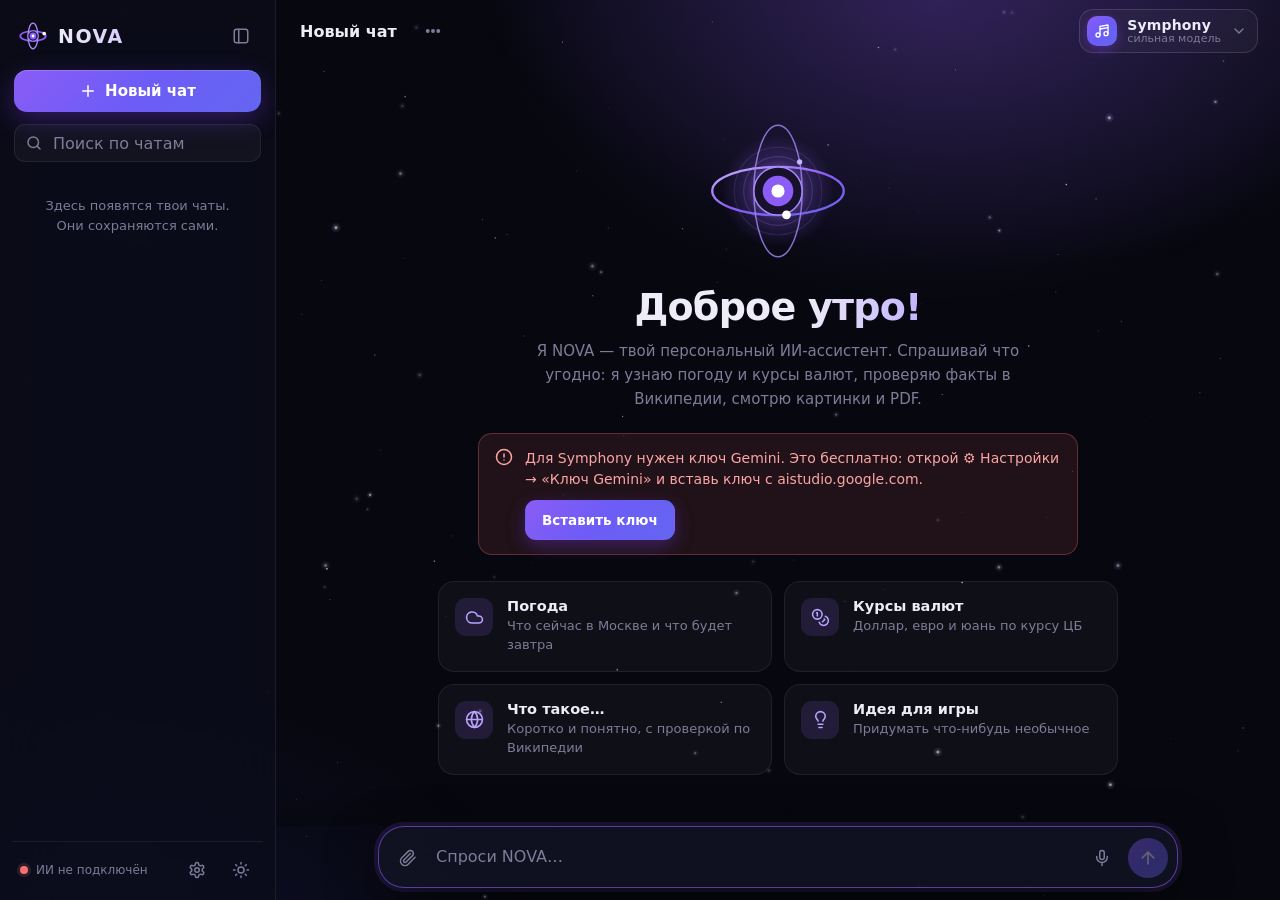
==== app/index.html @ fe6932ab "NOVA для телефона: приложение прямо с сайта (app/) Тот же интерфейс, что на компьютере, плюс core.js" ====
<!doctype html>
<html lang="ru" data-theme="dark">
<head>
  <meta charset="utf-8">
  <meta name="viewport" content="width=device-width, initial-scale=1, viewport-fit=cover, interactive-widget=resizes-content">
  <meta name="theme-color" content="#07080f">
  <meta name="description" content="NOVA для телефона: личный ИИ-ассистент на Gemini.">
  <link rel="manifest" href="manifest.webmanifest">
  <link rel="apple-touch-icon" href="icon-192.png">
  <title>NOVA</title>
  <link rel="icon" href="icon-192.png">
  <link rel="stylesheet" href="style.css">
  <link rel="stylesheet" href="phone.css">
  <script>window.NOVA_TOKEN = "phone";
    window.NOVA_CARDS = [
      { icon: "cloud", title: "Погода", text: "Что сейчас в Москве и что будет завтра",
        prompt: "Какая сейчас погода в Москве и что будет завтра?" },
      { icon: "coins", title: "Курсы валют", text: "Доллар, евро и юань по курсу ЦБ",
        prompt: "Какой сегодня курс доллара, евро и юаня по ЦБ? Покажи таблицей." },
      { icon: "globe", title: "Что такое…", text: "Коротко и понятно, с проверкой по Википедии",
        prompt: "Объясни простыми словами, что такое чёрная дыра. Проверь по Википедии." },
      { icon: "bulb", title: "Идея для игры", text: "Придумать что-нибудь необычное",
        prompt: "Придумай необычную идею для игры и опиши её в 5 пунктах." },
    ];</script>
</head>
<body>
  <div class="backdrop" aria-hidden="true"></div>
  <canvas id="stars" aria-hidden="true"></canvas>

  <div class="app" id="app">
    <!-- ЛЕВАЯ ПАНЕЛЬ -->
    <aside class="sidebar" id="sidebar">
      <div class="brand">
        <span class="brand-logo" data-orbit="mini"></span>
        <span class="brand-name">NOVA</span>
        <button class="icon-btn" id="collapseBtn" type="button" title="Скрыть панель" data-icon="panel"></button>
      </div>

      <button class="new-chat" id="newChatBtn" type="button">
        <span data-icon="plus"></span><span>Новый чат</span>
      </button>

      <label class="search">
        <span data-icon="search"></span>
        <input id="searchInput" type="text" placeholder="Поиск по чатам" autocomplete="off" spellcheck="false">
        <kbd>Ctrl K</kbd>
      </label>

      <nav class="history" id="history" aria-label="История чатов"></nav>

      <div class="sidebar-foot">
        <div class="status" id="statusBox" title="">
          <span class="dot"></span><span class="status-text">подключаюсь…</span>
        </div>
        <button class="icon-btn" id="settingsBtn" type="button" title="Настройки" data-icon="gear"></button>
        <button class="icon-btn" id="themeBtn" type="button" title="Светлая / тёмная тема" data-icon="sun"></button>
      </div>
    </aside>
    <div class="scrim" id="scrim"></div>

    <!-- ОСНОВНАЯ ОБЛАСТЬ -->
    <main class="main">
      <header class="topbar">
        <button class="icon-btn" id="openSidebarBtn" type="button" title="Показать панель" data-icon="panel"></button>
        <h1 class="chat-title" id="chatTitle" title="Двойной щелчок — переименовать">Новый чат</h1>
        <button class="role-badge" id="roleBadge" type="button" title="Роль NOVA в этом чате — нажми, чтобы изменить" hidden></button>
        <div class="chat-menu-wrap">
          <button class="icon-btn" id="chatMenuBtn" type="button" title="Действия с чатом" data-icon="dots"></button>
          <div class="menu" id="chatMenu" hidden>
            <button type="button" data-act="role"><span data-icon="mask"></span>Роль чата…</button>
            <button type="button" data-act="rename" data-needs-messages><span data-icon="pencil"></span>Переименовать</button>
            <div class="menu-sep"></div>
            <button type="button" data-act="md" data-needs-messages><span data-icon="download"></span>Скачать .md<small>для чтения</small></button>
            <button type="button" data-act="json" data-needs-messages><span data-icon="download"></span>Скачать .json<small>для импорта</small></button>
            <div class="menu-sep"></div>
            <button type="button" data-act="delete" data-needs-messages class="danger"><span data-icon="trash"></span>Удалить чат</button>
          </div>
        </div>
        <div class="mode-switch" id="modeSwitch" role="tablist" aria-label="Режим"></div>
      </header>

      <section class="scroller" id="scroller">
        <div class="welcome" id="welcome">
          <div class="welcome-orbit" data-orbit="big"></div>
          <h2 class="greeting" id="greeting">Привет!</h2>
          <p class="welcome-sub">Я NOVA — твой персональный ИИ-ассистент. Спрашивай что угодно:
            я узнаю погоду и курсы валют, проверяю факты в Википедии, смотрю картинки и PDF.</p>
          <div class="problem" id="problem" hidden></div>
          <div class="cards" id="cards"></div>
        </div>
        <div class="thread" id="thread"></div>
      </section>

      <button class="to-bottom" id="toBottom" type="button" title="Вниз" data-icon="arrowDown"></button>

      <footer class="composer">
        <div class="composer-box" id="composerBox">
          <div class="tray" id="tray" hidden></div>
          <div class="voice-strip" id="voiceStrip" hidden>
            <span class="rec-dot"></span>
            <span class="rec-time" id="recTime">0:00</span>
            <canvas id="voiceWave"></canvas>
            <span class="rec-hint">Говори — текст появится ниже</span>
          </div>
          <div class="composer-row">
            <button class="icon-btn attach" id="attachBtn" type="button" title="Прикрепить картинку или файл" data-icon="paperclip"></button>
            <textarea id="input" rows="1" placeholder="Спроси NOVA…" spellcheck="true"></textarea>
            <button class="icon-btn mic" id="micBtn" type="button" title="Сказать голосом" data-icon="mic"></button>
            <button class="send" id="sendBtn" type="button" title="Отправить (Enter)" data-icon="arrowUp" disabled></button>
          </div>
        </div>
        <input type="file" id="fileInput" multiple hidden>
        <div class="composer-hint">NOVA может ошибаться — проверяй важное · <b>Enter</b> — отправить, <b>Shift+Enter</b> — новая строка · файлы можно <b>перетащить</b> в окно</div>
      </footer>

      <div class="drop" id="drop" hidden>
        <div class="drop-card">
          <span class="drop-icon" data-icon="upload"></span>
          <b>Отпусти, чтобы прикрепить</b>
          <small>Картинки, скриншоты, PDF, Word, код и тексты — до 5 файлов</small>
        </div>
      </div>
    </main>
  </div>

  <div class="toasts" id="toasts" aria-live="polite"></div>

  <div class="lightbox" id="lightbox" hidden><img id="lightboxImg" alt=""></div>

  <div class="settings" id="settings" hidden>
    <div class="settings-card" role="dialog" aria-modal="true" aria-labelledby="settingsTitle">
      <header class="settings-head">
        <span class="settings-icon" data-icon="gear"></span>
        <h3 id="settingsTitle">Настройки</h3>
        <span class="saved" id="savedMark">Сохранено</span>
        <button class="icon-btn" id="settingsClose" type="button" title="Закрыть (Esc)" data-icon="x"></button>
      </header>
      <div class="settings-body">
        <section id="keySection">
          <h4>Ключ Gemini</h4>
          <div class="key-status" id="keyStatus"></div>
          <div class="key-row">
            <input id="keyInput" type="password" placeholder="Вставь ключ сюда (Ctrl+V)" autocomplete="off" spellcheck="false">
            <button class="btn primary" id="keySave" type="button">Проверить и сохранить</button>
          </div>
          <p class="key-help">Ключ бесплатный: открой <a href="https://aistudio.google.com/apikey" data-ext>aistudio.google.com/apikey</a>,
            войди в Google-аккаунт → «Create API key» → скопируй ключ. Он хранится только на этом телефоне.</p>
        </section>

        <section>
          <h4>Профиль</h4>
          <div class="field-row">
            <label class="field"><span>Как тебя зовут</span>
              <input id="setName" type="text" maxlength="40" placeholder="NOVA будет так к тебе обращаться" autocomplete="off"></label>
            <label class="field"><span>Твой город</span>
              <input id="setCity" type="text" maxlength="60" placeholder="Для погоды, если город не назван" autocomplete="off"></label>
          </div>
        </section>

        <section>
          <h4>Характер NOVA</h4>
          <div class="personas" id="personas"></div>
          <label class="field"><span>Свои инструкции</span>
            <textarea id="setCustom" rows="3" maxlength="1500" placeholder="Например: называй меня бро, отвечай без эмодзи, объясняй на примерах из игр"></textarea></label>
        </section>

        <section>
          <h4>Голос</h4>
          <label class="toggle-row">
            <span><b>Озвучивать ответы автоматически</b><small>NOVA читает ответ вслух, как только допишет</small></span>
            <input type="checkbox" class="switch" id="setAutoSpeak">
          </label>
          <label class="toggle-row">
            <span><b>Отправлять голосовое сразу</b><small>Сказал в микрофон — сообщение ушло без Enter</small></span>
            <input type="checkbox" class="switch" id="setVoiceSend">
          </label>
          <div class="field-row">
            <label class="field"><span>Голос</span><select id="setVoice"></select></label>
            <label class="field"><span>Скорость речи: <b id="rateValue">1.05×</b></span>
              <input id="setRate" type="range" min="0.6" max="1.8" step="0.05"></label>
          </div>
          <button class="btn" id="testVoice" type="button"><span data-icon="volume"></span>Проверить голос</button>
        </section>

        <section>
          <h4>Оформление</h4>
          <div class="seg" id="themeSeg">
            <button type="button" data-theme-opt="dark"><span data-icon="moon"></span>Тёмная</button>
            <button type="button" data-theme-opt="light"><span data-icon="sun"></span>Светлая</button>
          </div>
        </section>

        <section>
          <h4>Данные</h4>
          <div class="toggle-row">
            <span><b>Импортировать чат</b><small>Из файла .json, который NOVA сохранила раньше (меню «⋯» у чата)</small></span>
            <button class="btn" id="importBtn" type="button">Выбрать файл</button>
          </div>
          <input type="file" id="importInput" accept=".json,application/json" hidden>
          <div class="toggle-row">
            <span><b>Удалить все чаты</b><small>Вместе с вложениями. Вернуть будет нельзя.</small></span>
            <button class="btn danger" id="deleteAll" type="button">Удалить всё</button>
          </div>
        </section>
      </div>
    </div>
  </div>

  <div class="settings" id="roleModal" hidden>
    <div class="settings-card role-card" role="dialog" aria-modal="true" aria-labelledby="roleTitle">
      <header class="settings-head">
        <span class="settings-icon" data-icon="mask"></span>
        <h3 id="roleTitle">Роль чата</h3>
        <button class="icon-btn" id="roleClose" type="button" title="Закрыть (Esc)" data-icon="x"></button>
      </header>
      <div class="settings-body">
        <p class="role-hint">Кем будет NOVA <b>именно в этом чате</b>. Роль сохраняется вместе с чатом, в других чатах NOVA остаётся обычной.</p>
        <div class="presets" id="rolePresets"></div>
        <label class="field"><span>Роль своими словами</span>
          <textarea id="roleText" rows="5" maxlength="1500" placeholder="Например: ты строгий преподаватель физики, объясняй через задачи и проверяй меня вопросами"></textarea></label>
        <div class="modal-actions">
          <button class="btn" id="roleClear" type="button">Убрать роль</button>
          <button class="btn primary" id="roleSave" type="button">Сохранить</button>
        </div>
      </div>
    </div>
  </div>

  <div class="modal" id="modal" hidden>
    <div class="modal-card" role="dialog" aria-modal="true">
      <h3 id="modalTitle"></h3>
      <p id="modalText"></p>
      <div class="modal-actions">
        <button class="btn" id="modalCancel" type="button">Отмена</button>
        <button class="btn danger" id="modalOk" type="button">Удалить</button>
      </div>
    </div>
  </div>

  <script src="markdown.js"></script>
  <script src="core.js"></script>
  <script src="app.js"></script>
</body>
</html>
---- app/style.css ----
/* ============ NOVA — оформление ============ */

:root,
:root[data-theme="dark"] {
  --bg: #07080f;
  --bg-2: #10121f;
  --sidebar: rgba(12, 13, 26, 0.78);
  --surface: rgba(255, 255, 255, 0.035);
  --surface-2: rgba(255, 255, 255, 0.07);
  --surface-3: rgba(255, 255, 255, 0.1);
  --border: rgba(255, 255, 255, 0.07);
  --border-strong: rgba(255, 255, 255, 0.13);
  --text: #eeecf8;
  --text-2: #c3c0d8;
  --muted: #7f7b98;
  --accent: #8b5cf6;
  --accent-2: #6366f1;
  --accent-text: #b8a4ff;
  --accent-soft: rgba(139, 92, 246, 0.15);
  --grad: linear-gradient(135deg, #8b5cf6 0%, #6d5cf6 50%, #6366f1 100%);
  --ok: #34d399;
  --danger: #f87171;
  --danger-text: #fca5a5;
  --danger-soft: rgba(248, 113, 113, 0.1);
  --code-bg: rgba(5, 6, 14, 0.75);
  --composer: rgba(19, 20, 36, 0.82);
  --shadow: 0 18px 50px rgba(0, 0, 0, 0.5);
  --glow-1: rgba(139, 92, 246, 0.2);
  --glow-2: rgba(79, 70, 229, 0.14);
  --scroll: rgba(255, 255, 255, 0.1);
  color-scheme: dark;
}

:root[data-theme="light"] {
  --bg: #f4f3fa;
  --bg-2: #ffffff;
  --sidebar: rgba(255, 255, 255, 0.72);
  --surface: rgba(30, 20, 80, 0.035);
  --surface-2: rgba(30, 20, 80, 0.065);
  --surface-3: rgba(30, 20, 80, 0.1);
  --border: rgba(30, 20, 80, 0.09);
  --border-strong: rgba(30, 20, 80, 0.16);
  --text: #17152a;
  --text-2: #3d3a56;
  --muted: #74718c;
  --accent: #7c3aed;
  --accent-2: #4f46e5;
  --accent-text: #6d28d9;
  --accent-soft: rgba(124, 58, 237, 0.1);
  --grad: linear-gradient(135deg, #8b5cf6 0%, #7360f2 50%, #6366f1 100%);
  --danger-text: #b42318;
  --danger-soft: rgba(220, 38, 38, 0.07);
  --code-bg: #f6f5fc;
  --composer: rgba(255, 255, 255, 0.9);
  --shadow: 0 16px 40px rgba(40, 30, 100, 0.13);
  --glow-1: rgba(139, 92, 246, 0.14);
  --glow-2: rgba(99, 102, 241, 0.1);
  --scroll: rgba(30, 20, 80, 0.16);
  color-scheme: light;
}

* { box-sizing: border-box; }

html, body {
  height: 100%;
  margin: 0;
  background: var(--bg);
  color: var(--text);
  font-family: "Segoe UI Variable Text", "Segoe UI", system-ui, -apple-system, sans-serif;
  font-size: 15px;
  -webkit-font-smoothing: antialiased;
  overflow: hidden;
}

button { font: inherit; color: inherit; cursor: pointer; }
input, textarea { font: inherit; color: inherit; }
svg { display: block; flex-shrink: 0; }

::selection { background: rgba(139, 92, 246, 0.35); }

::-webkit-scrollbar { width: 11px; height: 11px; }
::-webkit-scrollbar-track { background: transparent; }
::-webkit-scrollbar-thumb {
  background: var(--scroll);
  border-radius: 99px;
  border: 3px solid transparent;
  background-clip: content-box;
}
::-webkit-scrollbar-thumb:hover { background-color: var(--surface-3); }

/* ---------- фон ---------- */

.backdrop {
  position: fixed;
  inset: 0;
  overflow: hidden;
  pointer-events: none;
  background:
    radial-gradient(900px 620px at 78% -12%, var(--glow-1), transparent 62%),
    radial-gradient(760px 560px at 8% 112%, var(--glow-2), transparent 60%);
}

/* туманность медленно дрейфует, а у поля ввода разгорается свечение, пока NOVA пишет */
.backdrop::before,
.backdrop::after {
  content: "";
  position: absolute;
  border-radius: 50%;
  pointer-events: none;
}
.backdrop::before {
  width: 70vmax;
  height: 48vmax;
  left: 38%;
  top: -24vmax;
  background: radial-gradient(closest-side, var(--glow-1), transparent);
  animation: nebula-drift 48s ease-in-out infinite alternate;
}
.backdrop::after {
  width: 64vmax;
  height: 26vmax;
  left: 50%;
  bottom: -15vmax;
  translate: -50% 0;
  background: radial-gradient(closest-side, rgba(139, 92, 246, 0.26), rgba(99, 102, 241, 0.09) 55%, transparent);
  opacity: 0;
  transition: opacity 1.4s ease;
}
.nova-writing .backdrop::after { opacity: 1; animation: nebula-pulse 3.4s ease-in-out infinite; }

#stars {
  position: fixed;
  inset: 0;
  width: 100%;
  height: 100%;
  pointer-events: none;
}

/* смена темы — кругом от кнопки (View Transitions) */
::view-transition-old(root),
::view-transition-new(root) { animation: none; mix-blend-mode: normal; }

/* ---------- раскладка ---------- */

.app {
  position: relative;
  display: grid;
  grid-template-columns: 276px minmax(0, 1fr);
  height: 100vh;
  transition: grid-template-columns 0.28s cubic-bezier(0.2, 0.8, 0.2, 1);
}

.app.collapsed { grid-template-columns: 0 minmax(0, 1fr); }

/* ---------- кнопки-иконки ---------- */

.icon-btn {
  display: inline-grid;
  place-items: center;
  width: 36px;
  height: 36px;
  border: 0;
  border-radius: 10px;
  background: transparent;
  color: var(--muted);
  transition: background 0.15s, color 0.15s, transform 0.15s;
}
.icon-btn:hover { background: var(--surface-2); color: var(--text); }
.icon-btn:active { transform: scale(0.94); }
.icon-btn.small { width: 30px; height: 30px; border-radius: 8px; }

/* ---------- левая панель ---------- */

.sidebar {
  display: flex;
  flex-direction: column;
  min-width: 0;
  overflow: hidden;
  padding: 16px 12px 12px;
  background: var(--sidebar);
  border-right: 1px solid var(--border);
  backdrop-filter: blur(24px) saturate(140%);
  z-index: 5;
}
.app.collapsed .sidebar { padding-left: 0; padding-right: 0; border-right-color: transparent; }

.brand {
  display: flex;
  align-items: center;
  gap: 10px;
  padding: 0 4px 0 6px;
  height: 40px;
  white-space: nowrap;
}
.brand-logo { width: 30px; height: 30px; }
.brand-logo svg { width: 100%; height: 100%; }
.brand-name {
  flex: 1;
  font-family: "Segoe UI Variable Display", "Segoe UI", system-ui, sans-serif;
  font-size: 19px;
  font-weight: 700;
  letter-spacing: 0.08em;
  background: linear-gradient(90deg, var(--text), var(--accent-text));
  -webkit-background-clip: text;
  background-clip: text;
  color: transparent;
}

.new-chat {
  display: flex;
  align-items: center;
  justify-content: center;
  gap: 8px;
  height: 42px;
  margin: 14px 2px 12px;
  border: 0;
  border-radius: 13px;
  background: var(--grad);
  color: #fff;
  font-weight: 600;
  white-space: nowrap;
  box-shadow: 0 8px 26px rgba(124, 58, 237, 0.33), inset 0 1px 0 rgba(255, 255, 255, 0.18);
  transition: transform 0.15s, box-shadow 0.2s, filter 0.2s;
}
.new-chat:hover { transform: translateY(-1px); box-shadow: 0 12px 32px rgba(124, 58, 237, 0.45); filter: brightness(1.06); }
.new-chat:active { transform: translateY(0) scale(0.98); }
.new-chat:disabled { opacity: 0.5; cursor: default; transform: none; }

.search {
  display: flex;
  align-items: center;
  gap: 8px;
  height: 38px;
  margin: 0 2px 6px;
  padding: 0 10px;
  border: 1px solid var(--border);
  border-radius: 11px;
  background: var(--surface);
  color: var(--muted);
  transition: border-color 0.15s, background 0.15s;
}
.search:focus-within { border-color: var(--accent); background: var(--surface-2); }
.search input {
  flex: 1;
  min-width: 0;
  border: 0;
  outline: 0;
  background: transparent;
  font-size: 13.5px;
}
.search input::placeholder { color: var(--muted); }
kbd {
  font: 600 10.5px "Segoe UI", sans-serif;
  color: var(--muted);
  padding: 2px 6px;
  border: 1px solid var(--border-strong);
  border-radius: 6px;
  white-space: nowrap;
}

.history {
  flex: 1;
  overflow-y: auto;
  overflow-x: hidden;
  margin: 0 -6px;
  padding: 0 6px 8px;
}

.history-group {
  margin: 16px 10px 6px;
  font-size: 11px;
  font-weight: 700;
  letter-spacing: 0.09em;
  text-transform: uppercase;
  color: var(--muted);
}

.chat-item {
  position: relative;
  display: flex;
  align-items: center;
  gap: 6px;
  min-height: 38px;
  padding: 0 6px 0 12px;
  border-radius: 10px;
  color: var(--text-2);
  cursor: pointer;
  transition: background 0.12s, color 0.12s;
}
.chat-item:hover { background: var(--surface-2); color: var(--text); }
.chat-item.fresh { animation: item-in 0.55s cubic-bezier(0.2, 0.8, 0.2, 1); }   /* новый чат въезжает в список */
.chat-item.retitled .ci-title { animation: title-in 0.6s ease; }               /* автоназвание проявляется */
.chat-item.active { background: var(--accent-soft); color: var(--text); }
.chat-item.active::before {
  content: "";
  position: absolute;
  left: 0;
  top: 9px;
  bottom: 9px;
  width: 3px;
  border-radius: 3px;
  background: var(--grad);
}
.chat-item .ci-main { flex: 1; min-width: 0; padding: 8px 0; }
.chat-item .ci-title {
  display: block;
  font-size: 13.5px;
  white-space: nowrap;
  overflow: hidden;
  text-overflow: ellipsis;
}
.chat-item .ci-snippet {
  display: block;
  margin-top: 2px;
  font-size: 12px;
  color: var(--muted);
  white-space: nowrap;
  overflow: hidden;
  text-overflow: ellipsis;
}
.chat-item .ci-actions { display: none; gap: 2px; }
.chat-item:hover .ci-actions,
.chat-item.active .ci-actions { display: flex; }
.chat-item .ci-actions .icon-btn { width: 26px; height: 26px; border-radius: 7px; }
.chat-item .ci-actions .icon-btn.del:hover { color: var(--danger); }
.chat-item input.rename {
  width: 100%;
  margin: 6px 0;
  padding: 4px 8px;
  border: 1px solid var(--accent);
  border-radius: 7px;
  outline: 0;
  background: var(--bg-2);
  font-size: 13.5px;
}

.history-empty {
  margin: 28px 12px;
  text-align: center;
  font-size: 13px;
  line-height: 1.5;
  color: var(--muted);
}

.sidebar-foot {
  display: flex;
  align-items: center;
  gap: 8px;
  padding: 10px 4px 0 8px;
  border-top: 1px solid var(--border);
}
.status {
  flex: 1;
  min-width: 0;
  display: flex;
  align-items: center;
  gap: 8px;
  font-size: 12px;
  color: var(--muted);
  white-space: nowrap;
}
.status .dot {
  width: 8px;
  height: 8px;
  border-radius: 50%;
  background: var(--muted);
  flex-shrink: 0;
}
.status.ok .dot { background: var(--ok); box-shadow: 0 0 0 3px rgba(52, 211, 153, 0.15); }
.status.bad .dot { background: var(--danger); box-shadow: 0 0 0 3px rgba(248, 113, 113, 0.15); }
.status-text { overflow: hidden; text-overflow: ellipsis; }

.scrim { display: none; }

/* ---------- основная область ---------- */

.main {
  grid-column: 2;
  grid-row: 1;
  position: relative;
  display: flex;
  flex-direction: column;
  min-width: 0;
  min-height: 0;
  z-index: 1;
}

.topbar {
  display: flex;
  align-items: center;
  gap: 10px;
  height: 62px;
  padding: 0 22px 0 16px;
  flex-shrink: 0;
}
#openSidebarBtn { display: none; }
.app.collapsed #openSidebarBtn { display: inline-grid; }

.chat-title {
  min-width: 0;
  margin: 0;
  padding: 4px 8px;
  border-radius: 8px;
  font-size: 16px;
  font-weight: 600;
  white-space: nowrap;
  overflow: hidden;
  text-overflow: ellipsis;
  outline: 0;
}
.chat-title[contenteditable="true"] { background: var(--surface-2); box-shadow: 0 0 0 1px var(--accent); text-overflow: clip; }

/* ---------- выбор модели: Note / Chord / Symphony ---------- */
.mode-switch { position: relative; }
.mode-switch.disabled { opacity: 0.6; pointer-events: none; }
.model-btn {
  display: flex;
  align-items: center;
  gap: 10px;
  height: 44px;
  padding: 0 10px 0 7px;
  border: 1px solid var(--border-strong);
  border-radius: 14px;
  background: var(--surface);
  color: var(--text);
  transition: border-color 0.15s, background 0.15s;
}
.model-btn:hover, .model-btn[aria-expanded="true"] { border-color: rgba(139, 92, 246, 0.55); background: var(--surface-2); }
.model-icon {
  display: grid;
  place-items: center;
  width: 30px;
  height: 30px;
  border-radius: 10px;
  background: var(--grad);
  color: #fff;
  box-shadow: 0 4px 12px rgba(124, 58, 237, 0.35);
  flex-shrink: 0;
}
.mb-text { display: flex; flex-direction: column; align-items: flex-start; line-height: 1.15; }
.mb-text b { font-size: 14px; font-weight: 700; letter-spacing: 0.01em; }
.mb-text small { font-size: 11px; color: var(--muted); }
.model-btn > svg { color: var(--muted); transition: transform 0.2s; }
.model-btn[aria-expanded="true"] > svg { transform: rotate(180deg); }

.model-menu { width: 340px; padding: 6px; }
.model-item {
  display: grid;
  grid-template-columns: 36px minmax(0, 1fr) 18px;
  gap: 12px;
  align-items: center;
  width: 100%;
  padding: 10px;
  border: 0;
  border-radius: 12px;
  background: transparent;
  text-align: left;
  transition: background 0.12s;
}
.model-item:hover { background: var(--surface-2); }
.model-item.active { background: var(--accent-soft); }
.model-item .model-icon { width: 36px; height: 36px; border-radius: 11px; background: var(--surface-3); color: var(--accent-text); box-shadow: none; }
.model-item.active .model-icon { background: var(--grad); color: #fff; box-shadow: 0 4px 12px rgba(124, 58, 237, 0.35); }
.model-item b { display: flex; align-items: baseline; gap: 8px; font-size: 15px; }
.model-item b small { font-size: 11.5px; font-weight: 600; color: var(--accent-text); }
.mi-hint { display: block; margin-top: 2px; font-size: 12.5px; line-height: 1.4; color: var(--muted); }
.mi-warn { display: block; margin-top: 5px; font-size: 12px; line-height: 1.4; color: var(--danger-text); }
.mi-check { color: var(--accent-text); }
.model-menu-foot { margin-top: 4px; padding: 9px 10px 5px; border-top: 1px solid var(--border); font-size: 11.5px; line-height: 1.45; color: var(--muted); }

.scroller {
  flex: 1;
  min-height: 0;
  overflow-y: auto;
  overflow-x: hidden;
}

/* ---------- приветствие ---------- */

.welcome {
  display: flex;
  flex-direction: column;
  align-items: center;
  max-width: 760px;
  margin: 0 auto;
  padding: 5vh 24px 40px;
  text-align: center;
  animation: rise 0.6s cubic-bezier(0.2, 0.8, 0.2, 1);
}
.welcome[hidden] { display: none; }
.welcome-orbit { width: 168px; height: 168px; margin-bottom: 6px; }
.welcome-orbit svg { width: 100%; height: 100%; overflow: visible; }
.orbit-glow { transform-origin: 115px 115px; animation: breathe 4.5s ease-in-out infinite; }

.greeting {
  margin: 4px 0 10px;
  font-family: "Segoe UI Variable Display", "Segoe UI", system-ui, sans-serif;
  font-size: 38px;
  font-weight: 700;
  letter-spacing: -0.02em;
  background: linear-gradient(100deg, var(--text) 30%, var(--accent-text) 55%, #8ea2ff 70%, var(--text) 95%);
  background-size: 200% 100%;
  -webkit-background-clip: text;
  background-clip: text;
  color: transparent;
  animation: greet-flow 9s ease-in-out infinite alternate;
}
.welcome-sub {
  max-width: 520px;
  margin: 0 0 30px;
  font-size: 15px;
  line-height: 1.6;
  color: var(--muted);
}

.problem {
  display: flex;
  gap: 12px;
  align-items: flex-start;
  max-width: 600px;
  margin: -8px 0 26px;
  padding: 14px 16px;
  border: 1px solid rgba(248, 113, 113, 0.3);
  border-radius: 14px;
  background: var(--danger-soft);
  color: var(--danger-text);
  text-align: left;
  font-size: 14px;
  line-height: 1.5;
}
.problem[hidden] { display: none; }

.cards {
  display: grid;
  grid-template-columns: repeat(2, minmax(0, 1fr));
  gap: 12px;
  width: 100%;
  max-width: 680px;
}
.card {
  display: flex;
  gap: 14px;
  align-items: flex-start;
  padding: 16px;
  border: 1px solid var(--border);
  border-radius: 16px;
  background: var(--surface);
  text-align: left;
  transition: transform 0.2s cubic-bezier(0.2, 0.8, 0.2, 1), border-color 0.2s, background 0.2s, box-shadow 0.2s;
  animation: rise 0.6s cubic-bezier(0.2, 0.8, 0.2, 1) backwards;
}
.card:nth-child(2) { animation-delay: 0.05s; }
.card:nth-child(3) { animation-delay: 0.1s; }
.card:nth-child(4) { animation-delay: 0.15s; }
.card:hover {
  transform: translateY(-3px);
  border-color: rgba(139, 92, 246, 0.45);
  background: var(--surface-2);
  box-shadow: 0 12px 30px rgba(124, 58, 237, 0.16);
}
.card-icon {
  display: grid;
  place-items: center;
  width: 38px;
  height: 38px;
  border-radius: 11px;
  background: var(--accent-soft);
  color: var(--accent-text);
  flex-shrink: 0;
}
.card-title { display: block; font-size: 14.5px; font-weight: 600; }
.card-text { display: block; margin-top: 3px; font-size: 13px; line-height: 1.45; color: var(--muted); }

/* ---------- переписка ---------- */

.thread {
  max-width: 800px;
  margin: 0 auto;
  padding: 10px 28px 40px;
}
.thread:empty { padding: 0; }

.msg { animation: rise 0.35s cubic-bezier(0.2, 0.8, 0.2, 1); }
.msg.user { animation: msg-user 0.45s cubic-bezier(0.2, 0.8, 0.2, 1); transform-origin: 100% 100%; }
.msg.ai { animation: msg-ai 0.55s cubic-bezier(0.2, 0.8, 0.2, 1); }
.no-anim .msg,
.no-anim .msg.user,
.no-anim .msg.ai { animation: none; }
.msg + .msg { margin-top: 26px; }
.msg.ai .body { min-width: 0; }

.msg.user {
  display: flex;
  flex-direction: column;
  align-items: flex-end;
}
.msg.user .bubble {
  max-width: 82%;
  padding: 11px 17px;
  border-radius: 20px 20px 6px 20px;
  background: var(--grad);
  color: #fff;
  font-size: 15px;
  line-height: 1.55;
  white-space: pre-wrap;
  overflow-wrap: anywhere;
  box-shadow: 0 8px 26px rgba(99, 102, 241, 0.25), inset 0 1px 0 rgba(255, 255, 255, 0.16);
}

.msg.ai {
  display: grid;
  grid-template-columns: 34px minmax(0, 1fr);
  gap: 14px;
}
.avatar {
  width: 34px;
  height: 34px;
  padding: 4px;
  border: 1px solid var(--border-strong);
  border-radius: 50%;
  background: radial-gradient(circle at 50% 40%, rgba(139, 92, 246, 0.25), transparent 70%), var(--bg-2);
}
.avatar svg { width: 100%; height: 100%; }
.msg.ai.working .avatar { animation: halo 1.6s ease-in-out infinite; }
.msg.ai.working .avatar svg { animation: spin 2.8s linear infinite; } /* орбита крутится, пока NOVA думает */

.meta {
  display: flex;
  align-items: baseline;
  gap: 8px;
  height: 22px;
  margin-top: 5px;
  font-size: 13px;
}
.meta .name { font-weight: 700; letter-spacing: 0.02em; }
.meta .when { font-size: 12px; color: var(--muted); }

.status-line {
  display: inline-flex;
  align-items: center;
  gap: 9px;
  margin: 8px 0 2px;
  padding: 7px 14px 7px 11px;
  border: 1px solid var(--border);
  border-radius: 999px;
  background: var(--surface);
  font-size: 13px;
  color: var(--text-2);
}
.status-line[hidden] { display: none; }
.status-line svg { color: var(--accent-text); animation: pulse-icon 1.4s ease-in-out infinite; }
.status-line .shimmer {
  background: linear-gradient(90deg, var(--muted) 0%, var(--text) 45%, var(--muted) 90%);
  background-size: 220% 100%;
  -webkit-background-clip: text;
  background-clip: text;
  color: transparent;
  animation: shimmer 1.8s linear infinite;
}

/* ---------- текст ответа (Markdown) ---------- */

.md {
  font-size: 15.5px;
  line-height: 1.72;
  color: var(--text);
  overflow-wrap: anywhere;
}
.md:empty { display: none; }
.md > :first-child { margin-top: 4px; }
.md > :last-child { margin-bottom: 0; }
.md p { margin: 0.65em 0; }
.md h2, .md h3, .md h4, .md h5 {
  margin: 1.2em 0 0.45em;
  font-family: "Segoe UI Variable Display", "Segoe UI", system-ui, sans-serif;
  line-height: 1.3;
}
.md h2 { font-size: 1.35em; }
.md h3 { font-size: 1.18em; }
.md h4, .md h5 { font-size: 1.04em; }
.md strong { font-weight: 650; color: var(--text); }
.md em { color: var(--text-2); }
.md ul, .md ol { margin: 0.55em 0; padding-left: 1.5em; }
.md li { margin: 0.32em 0; padding-left: 0.2em; }
.md li::marker { color: var(--accent-text); font-weight: 600; }
.md a {
  color: var(--accent-text);
  text-decoration: underline;
  text-decoration-color: rgba(139, 92, 246, 0.4);
  text-underline-offset: 3px;
}
.md a:hover { text-decoration-color: currentColor; }
.md code {
  padding: 0.12em 0.42em;
  border: 1px solid var(--border);
  border-radius: 6px;
  background: var(--surface-2);
  font-family: "Cascadia Code", "Cascadia Mono", Consolas, monospace;
  font-size: 0.86em;
}
.md blockquote {
  margin: 0.8em 0;
  padding: 2px 0 2px 16px;
  border-left: 3px solid var(--accent);
  color: var(--text-2);
}
.md hr { margin: 1.4em 0; border: 0; border-top: 1px solid var(--border-strong); }

.code-block {
  margin: 0.9em 0;
  border: 1px solid var(--border-strong);
  border-radius: 14px;
  background: var(--code-bg);
  overflow: hidden;
}
.code-head {
  display: flex;
  align-items: center;
  justify-content: space-between;
  height: 36px;
  padding: 0 8px 0 14px;
  border-bottom: 1px solid var(--border);
  background: var(--surface);
  font-size: 12px;
  color: var(--muted);
}
.code-copy {
  display: flex;
  align-items: center;
  gap: 6px;
  padding: 4px 9px;
  border: 0;
  border-radius: 7px;
  background: transparent;
  color: var(--muted);
  font-size: 12px;
}
.code-copy:hover { background: var(--surface-2); color: var(--text); }
.code-block pre { margin: 0; padding: 14px 16px; overflow-x: auto; }
.code-block code {
  padding: 0;
  border: 0;
  background: none;
  font-size: 13.5px;
  line-height: 1.6;
  white-space: pre;
}
.md code { font-variant-ligatures: none; }

.table-wrap {
  margin: 0.9em 0;
  border: 1px solid var(--border-strong);
  border-radius: 12px;
  overflow-x: auto;
}
.md table { width: 100%; border-collapse: collapse; font-size: 14px; }
.md th, .md td {
  padding: 9px 13px;
  text-align: left;
  border-bottom: 1px solid var(--border);
  overflow-wrap: normal; /* слова в ячейках не рвутся посередине */
  word-break: normal;
  hyphens: auto;
}
.md th { white-space: nowrap; }
.md th { background: var(--surface-2); font-weight: 650; }
.md tr:last-child td { border-bottom: 0; }

/* курсор печати — светящаяся «планета» NOVA, мягко пульсирует */
.caret {
  display: inline-block;
  width: 0.58em;
  height: 0.58em;
  margin-left: 4px;
  border-radius: 50%;
  background: radial-gradient(circle at 40% 38%, #fff 0 28%, var(--accent-text) 62%, var(--accent) 100%);
  box-shadow: 0 0 10px 2px rgba(167, 139, 250, 0.55);
  vertical-align: 0.02em;
  animation: caret-pulse 1.1s ease-in-out infinite;
}
/* последние буквы печатаемого текста проступают, как чернила */
.ink.settle { transition: opacity 0.5s ease-out; }

/* ---------- источники, действия, ошибки ---------- */

.sources { display: flex; flex-wrap: wrap; gap: 7px; margin-top: 14px; }
.sources:empty { display: none; }
.source {
  display: inline-flex;
  align-items: center;
  gap: 7px;
  max-width: 230px;
  padding: 5px 11px 5px 6px;
  border: 1px solid var(--border);
  border-radius: 999px;
  background: var(--surface);
  color: var(--text-2);
  font-size: 12.5px;
  text-decoration: none;
  transition: border-color 0.15s, background 0.15s, transform 0.15s;
  animation: pop 0.4s cubic-bezier(0.2, 0.8, 0.2, 1) backwards;
  animation-delay: calc(var(--i, 0) * 70ms);
}
.no-anim .source { animation: none; }
.source:hover { border-color: rgba(139, 92, 246, 0.5); background: var(--surface-2); color: var(--text); transform: translateY(-1px); }
.source img { width: 16px; height: 16px; border-radius: 4px; background: var(--surface-3); }
.source .src-num {
  display: grid;
  place-items: center;
  width: 16px;
  height: 16px;
  border-radius: 4px;
  background: var(--accent-soft);
  color: var(--accent-text);
  font-size: 10px;
  font-weight: 700;
}
.source span:last-child { overflow: hidden; white-space: nowrap; text-overflow: ellipsis; }

.actions {
  display: flex;
  gap: 2px;
  margin-top: 8px;
  opacity: 0;
  transition: opacity 0.15s;
}
.msg:hover .actions,
.msg:last-child .actions,
.actions:focus-within { opacity: 1; }
.msg.user .actions { margin-top: 4px; }
.actions .icon-btn { width: 30px; height: 30px; border-radius: 8px; }
.actions .icon-btn.on { color: var(--accent-text); background: var(--accent-soft); }
.msg:not(:last-child) .act-regen { display: none; }

.note { margin-top: 8px; font-size: 12.5px; color: var(--muted); font-style: italic; }

.error-card {
  display: flex;
  gap: 12px;
  align-items: flex-start;
  margin-top: 8px;
  padding: 13px 15px;
  border: 1px solid rgba(248, 113, 113, 0.3);
  border-radius: 14px;
  background: var(--danger-soft);
  color: var(--danger-text);
  font-size: 14.5px;
  line-height: 1.55;
}
.error-card .retry {
  margin-top: 10px;
  padding: 6px 14px;
  border: 1px solid rgba(248, 113, 113, 0.4);
  border-radius: 9px;
  background: transparent;
  color: var(--danger-text);
  font-size: 13px;
  font-weight: 600;
}
.error-card .retry:hover { background: rgba(248, 113, 113, 0.12); }

.thinking { display: inline-flex; gap: 5px; margin: 14px 0 4px; }
.thinking i {
  width: 7px;
  height: 7px;
  border-radius: 50%;
  background: var(--accent-text);
  box-shadow: 0 0 8px rgba(167, 139, 250, 0.5);
  animation: bounce 1.2s ease-in-out infinite;
}
.thinking i:nth-child(2) { animation-delay: 0.15s; }
.thinking i:nth-child(3) { animation-delay: 0.3s; }

/* ---------- поле ввода ---------- */

.to-bottom {
  position: absolute;
  left: 50%;
  bottom: 128px;
  z-index: 3;
  display: grid;
  place-items: center;
  width: 38px;
  height: 38px;
  border: 1px solid var(--border-strong);
  border-radius: 50%;
  background: var(--composer);
  color: var(--text);
  box-shadow: var(--shadow);
  backdrop-filter: blur(16px);
  opacity: 0;
  pointer-events: none;
  transform: translate(-50%, 10px);
  transition: opacity 0.2s, transform 0.2s;
}
.to-bottom.show { opacity: 1; pointer-events: auto; transform: translate(-50%, 0); }

.composer {
  position: relative;
  flex-shrink: 0;
  padding: 0 24px 14px;
}
.composer::before {
  content: "";
  position: absolute;
  left: 0;
  right: 0;
  bottom: 100%;
  height: 36px;
  background: linear-gradient(to bottom, transparent, var(--bg));
  pointer-events: none;
  opacity: 0.85;
}
.composer-box {
  display: flex;
  flex-direction: column;
  max-width: 800px;
  margin: 0 auto;
  padding: 9px;
  border: 1px solid var(--border-strong);
  border-radius: 26px;
  background: var(--composer);
  box-shadow: var(--shadow);
  backdrop-filter: blur(22px) saturate(140%);
  transition: border-color 0.2s, box-shadow 0.2s;
}
.composer-box:focus-within {
  border-color: rgba(139, 92, 246, 0.6);
  box-shadow: var(--shadow), 0 0 0 4px var(--accent-soft);
}
.composer-row { display: flex; align-items: flex-end; gap: 6px; }
.attach { width: 40px; height: 40px; border-radius: 50%; }
#input {
  flex: 1;
  min-width: 0;
  max-height: 220px;
  margin: 0;
  padding: 9px 0 9px 2px;
  border: 0;
  outline: 0;
  resize: none;
  background: transparent;
  font-size: 15.5px;
  line-height: 1.5;
}
#input::placeholder { color: var(--muted); }

.mic { width: 40px; height: 40px; border-radius: 50%; }
.mic.listening {
  color: #fff;
  background: #ef4444;
  animation: mic-pulse 1.3s ease-out infinite;
}
/* когда слышно голос — кольцо вокруг кнопки растёт вместе с громкостью */
.mic.listening.live {
  animation: none;
  box-shadow: 0 0 0 calc(3px + var(--level, 0) * 13px) rgba(239, 68, 68, calc(0.18 + var(--level, 0) * 0.25));
  transition: box-shadow 0.08s linear;
}

.voice-strip {
  display: flex;
  align-items: center;
  gap: 12px;
  padding: 4px 8px 10px;
  margin-bottom: 4px;
  border-bottom: 1px solid var(--border);
  animation: fade 0.2s;
}
.voice-strip[hidden] { display: none; }
.rec-dot {
  width: 10px;
  height: 10px;
  border-radius: 50%;
  background: #ef4444;
  box-shadow: 0 0 10px rgba(239, 68, 68, 0.8);
  flex-shrink: 0;
  animation: rec-blink 1.2s ease-in-out infinite;
}
.rec-time {
  min-width: 34px;
  font-size: 13px;
  font-weight: 600;
  font-variant-numeric: tabular-nums;
  color: var(--text-2);
}
#voiceWave { flex: 1; min-width: 0; height: 40px; }
.rec-hint { font-size: 12px; color: var(--muted); white-space: nowrap; }
@keyframes rec-blink { 50% { opacity: 0.35; } }
@media (max-width: 640px) { .rec-hint { display: none; } }
.mic[hidden] { display: none; }

.send {
  display: grid;
  place-items: center;
  width: 40px;
  height: 40px;
  border: 0;
  border-radius: 50%;
  background: var(--grad);
  color: #fff;
  box-shadow: 0 6px 18px rgba(124, 58, 237, 0.4);
  transition: transform 0.15s, opacity 0.2s, box-shadow 0.2s, background 0.2s;
}
.send:hover:not(:disabled) { transform: scale(1.06); }
.send:active:not(:disabled) { transform: scale(0.95); }
.send:disabled { opacity: 0.35; box-shadow: none; cursor: default; }
.send.stop { background: var(--text); color: var(--bg); box-shadow: none; }
.send svg { animation: icon-swap 0.3s cubic-bezier(0.2, 0.8, 0.2, 1); } /* стрелка ↔ «стоп» с поворотом */

.composer-hint {
  margin-top: 9px;
  text-align: center;
  font-size: 11.5px;
  color: var(--muted);
}
.composer-hint b { font-weight: 600; color: var(--text-2); }

/* ---------- уведомления и окна ---------- */

.toasts {
  position: fixed;
  top: 16px;
  right: 16px;
  z-index: 50;
  display: flex;
  flex-direction: column;
  gap: 8px;
  pointer-events: none;
}
.toast {
  display: flex;
  align-items: center;
  gap: 10px;
  max-width: 360px;
  padding: 11px 15px;
  border: 1px solid var(--border-strong);
  border-radius: 13px;
  background: var(--bg-2);
  box-shadow: var(--shadow);
  font-size: 13.5px;
  animation: toast-in 0.3s cubic-bezier(0.2, 0.8, 0.2, 1);
}
.toast.error { border-color: rgba(248, 113, 113, 0.4); color: var(--danger-text); }
.toast.ok svg { color: var(--ok); }
.toast.out { opacity: 0; transform: translateX(20px); transition: opacity 0.25s, transform 0.25s; }

.modal {
  position: fixed;
  inset: 0;
  z-index: 40;
  display: grid;
  place-items: center;
  background: rgba(5, 5, 12, 0.55);
  backdrop-filter: blur(5px);
  animation: fade 0.2s;
}
.modal[hidden] { display: none; }
.modal-card {
  width: min(400px, calc(100vw - 32px));
  padding: 22px 22px 18px;
  border: 1px solid var(--border-strong);
  border-radius: 20px;
  background: var(--bg-2);
  box-shadow: var(--shadow);
  animation: pop 0.25s cubic-bezier(0.2, 0.8, 0.2, 1);
}
.modal-card h3 { margin: 0 0 8px; font-size: 17px; }
.modal-card p { margin: 0 0 20px; font-size: 14px; line-height: 1.5; color: var(--muted); overflow-wrap: anywhere; }
.modal-actions { display: flex; justify-content: flex-end; gap: 8px; }
.btn {
  padding: 9px 16px;
  border: 1px solid var(--border-strong);
  border-radius: 11px;
  background: var(--surface);
  font-weight: 600;
  font-size: 13.5px;
}
.btn:hover { background: var(--surface-2); }
.btn.danger { border-color: transparent; background: #dc2626; color: #fff; }
.btn.danger:hover { background: #ef4444; }

/* ---------- вложения ---------- */

.tray {
  display: flex;
  flex-wrap: wrap;
  gap: 8px;
  padding: 4px 4px 10px;
  margin-bottom: 4px;
  border-bottom: 1px solid var(--border);
}
.tray[hidden] { display: none; }
.att {
  position: relative;
  border: 1px solid var(--border-strong);
  border-radius: 13px;
  background: var(--surface-2);
  animation: pop 0.2s cubic-bezier(0.2, 0.8, 0.2, 1);
}
.att.img { width: 64px; height: 64px; overflow: hidden; }
.att.img img { width: 100%; height: 100%; object-fit: cover; display: block; }
.att.file {
  display: flex;
  align-items: center;
  gap: 10px;
  max-width: 250px;
  height: 64px;
  padding: 0 30px 0 10px;
}
.att-icon {
  display: grid;
  place-items: center;
  width: 36px;
  height: 36px;
  border-radius: 10px;
  background: var(--accent-soft);
  color: var(--accent-text);
  flex-shrink: 0;
}
.att-meta { min-width: 0; display: flex; flex-direction: column; gap: 2px; }
.att-meta b { font-size: 13px; font-weight: 600; white-space: nowrap; overflow: hidden; text-overflow: ellipsis; }
.att-meta small { font-size: 11.5px; color: var(--muted); }
.att .x {
  position: absolute;
  top: 4px;
  right: 4px;
  display: grid;
  place-items: center;
  width: 20px;
  height: 20px;
  padding: 0;
  border: 0;
  border-radius: 50%;
  background: rgba(0, 0, 0, 0.6);
  color: #fff;
  opacity: 0.85;
}
.att .x:hover { opacity: 1; background: #dc2626; }
.att.loading::after {
  content: "";
  position: absolute;
  inset: 0;
  border-radius: inherit;
  background: linear-gradient(90deg, transparent, rgba(255, 255, 255, 0.12), transparent);
  background-size: 200% 100%;
  animation: shimmer 1.2s linear infinite;
}

.msg-files {
  display: flex;
  flex-wrap: wrap;
  justify-content: flex-end;
  gap: 8px;
  max-width: 82%;
  margin-bottom: 8px;
}
.msg-files img {
  display: block;
  max-width: 240px;
  max-height: 240px;
  border: 1px solid var(--border-strong);
  border-radius: 16px;
  object-fit: cover;
  cursor: zoom-in;
  transition: transform 0.15s, box-shadow 0.15s;
}
.msg-files img:hover { transform: scale(1.02); box-shadow: var(--shadow); }
.msg-files .att.file { cursor: pointer; background: var(--surface); padding-right: 14px; }
.msg-files .att.file:hover { border-color: rgba(139, 92, 246, 0.5); }

.drop {
  position: absolute;
  inset: 12px;
  z-index: 25;
  display: grid;
  place-items: center;
  border: 2px dashed var(--accent);
  border-radius: 26px;
  background: rgba(139, 92, 246, 0.1);
  backdrop-filter: blur(6px);
  pointer-events: none;
  animation: fade 0.15s;
}
.drop[hidden] { display: none; }
.drop-card { display: flex; flex-direction: column; align-items: center; gap: 8px; text-align: center; }
.drop-icon {
  display: grid;
  place-items: center;
  width: 64px;
  height: 64px;
  border-radius: 20px;
  background: var(--grad);
  color: #fff;
  box-shadow: 0 10px 30px rgba(124, 58, 237, 0.45);
}
.drop-icon svg { width: 30px; height: 30px; }
.drop-card b { font-size: 18px; }
.drop-card small { color: var(--muted); font-size: 13px; }

.lightbox {
  position: fixed;
  inset: 0;
  z-index: 60;
  display: grid;
  place-items: center;
  background: rgba(3, 3, 8, 0.86);
  backdrop-filter: blur(6px);
  cursor: zoom-out;
  animation: fade 0.18s;
}
.lightbox[hidden] { display: none; }
.lightbox img { max-width: 92vw; max-height: 90vh; border-radius: 14px; box-shadow: 0 20px 60px rgba(0, 0, 0, 0.6); animation: pop 0.22s; }

/* ---------- настройки ---------- */

.settings {
  position: fixed;
  inset: 0;
  z-index: 35;
  display: grid;
  place-items: center;
  background: rgba(5, 5, 12, 0.55);
  backdrop-filter: blur(5px);
  animation: fade 0.2s;
}
.settings[hidden] { display: none; }
.settings-card {
  display: flex;
  flex-direction: column;
  width: min(660px, calc(100vw - 32px));
  max-height: min(820px, calc(100vh - 40px));
  border: 1px solid var(--border-strong);
  border-radius: 22px;
  background: var(--bg-2);
  box-shadow: var(--shadow);
  overflow: hidden;
  animation: pop 0.25s cubic-bezier(0.2, 0.8, 0.2, 1);
}
.settings-head {
  display: flex;
  align-items: center;
  gap: 10px;
  padding: 16px 14px 14px 20px;
  border-bottom: 1px solid var(--border);
}
.settings-icon {
  display: grid;
  place-items: center;
  width: 34px;
  height: 34px;
  border-radius: 10px;
  background: var(--accent-soft);
  color: var(--accent-text);
}
.settings-head h3 { flex: 1; margin: 0; font-size: 18px; }
.saved {
  display: inline-flex;
  align-items: center;
  gap: 5px;
  font-size: 12.5px;
  color: var(--ok);
  opacity: 0;
  transition: opacity 0.3s;
}
.saved.show { opacity: 1; }
.settings-body { overflow-y: auto; padding: 6px 22px 22px; }
.settings-body section { padding: 16px 0 6px; }
.settings-body section + section { border-top: 1px solid var(--border); }
.settings-body h4 {
  margin: 0 0 12px;
  font-size: 11.5px;
  font-weight: 700;
  letter-spacing: 0.09em;
  text-transform: uppercase;
  color: var(--muted);
}
.field { display: flex; flex-direction: column; gap: 6px; margin-bottom: 12px; min-width: 0; }
.field > span { font-size: 13px; color: var(--text-2); }
.field input[type="text"], .field textarea, .field select {
  width: 100%;
  padding: 10px 12px;
  border: 1px solid var(--border-strong);
  border-radius: 11px;
  outline: 0;
  background: var(--surface);
  font-size: 14px;
  transition: border-color 0.15s, box-shadow 0.15s;
}
.field textarea { resize: vertical; min-height: 70px; line-height: 1.5; }
.field select { appearance: none; cursor: pointer; }
.field select option { background: var(--bg-2); color: var(--text); }
.field input[type="text"]:focus, .field textarea:focus, .field select:focus {
  border-color: var(--accent);
  box-shadow: 0 0 0 3px var(--accent-soft);
}
.field input[type="range"] { width: 100%; margin: 10px 0 4px; accent-color: var(--accent); }
.field-row { display: grid; grid-template-columns: 1fr 1fr; gap: 12px; }

.personas { display: grid; grid-template-columns: 1fr 1fr; gap: 10px; margin-bottom: 14px; }
.persona {
  display: flex;
  gap: 11px;
  align-items: flex-start;
  padding: 12px 13px;
  border: 1px solid var(--border-strong);
  border-radius: 14px;
  background: var(--surface);
  text-align: left;
  transition: border-color 0.15s, background 0.15s, transform 0.15s;
}
.persona:hover { transform: translateY(-1px); border-color: rgba(139, 92, 246, 0.45); }
.persona.active { border-color: var(--accent); background: var(--accent-soft); box-shadow: 0 0 0 1px var(--accent) inset; }
.persona .emoji { font-size: 22px; line-height: 1; }
.persona b { display: block; font-size: 14px; }
.persona small { display: block; margin-top: 2px; font-size: 12.5px; color: var(--muted); }

.toggle-row {
  display: flex;
  align-items: center;
  justify-content: space-between;
  gap: 16px;
  padding: 10px 0 12px;
  cursor: pointer;
}
.toggle-row b { display: block; font-size: 14px; font-weight: 600; }
.toggle-row small { display: block; margin-top: 2px; font-size: 12.5px; color: var(--muted); }
.switch {
  appearance: none;
  position: relative;
  flex-shrink: 0;
  width: 44px;
  height: 25px;
  margin: 0;
  border-radius: 99px;
  background: var(--surface-3);
  cursor: pointer;
  transition: background 0.2s;
}
.switch::after {
  content: "";
  position: absolute;
  top: 3px;
  left: 3px;
  width: 19px;
  height: 19px;
  border-radius: 50%;
  background: #fff;
  box-shadow: 0 2px 6px rgba(0, 0, 0, 0.3);
  transition: transform 0.22s cubic-bezier(0.2, 0.8, 0.2, 1);
}
.switch:checked { background: var(--grad); }
.switch:checked::after { transform: translateX(19px); }
.switch:focus-visible { outline: 2px solid var(--accent); outline-offset: 2px; }

#testVoice { display: inline-flex; align-items: center; gap: 8px; }
.seg { display: inline-flex; gap: 4px; padding: 4px; border: 1px solid var(--border); border-radius: 13px; background: var(--surface); }
.seg button {
  display: flex;
  align-items: center;
  gap: 7px;
  padding: 8px 16px;
  border: 0;
  border-radius: 9px;
  background: transparent;
  color: var(--muted);
  font-size: 13.5px;
  font-weight: 600;
}
.seg button.active { background: var(--grad); color: #fff; box-shadow: 0 4px 14px rgba(124, 58, 237, 0.35); }

@media (max-width: 640px) {
  .field-row, .personas { grid-template-columns: 1fr; }
}

.key-status {
  display: inline-flex;
  align-items: center;
  gap: 8px;
  margin-bottom: 12px;
  padding: 6px 12px;
  border-radius: 999px;
  font-size: 13px;
  font-weight: 600;
}
.key-status.ok { background: rgba(52, 211, 153, 0.12); color: var(--ok); }
.key-status.missing { background: var(--danger-soft); color: var(--danger-text); }
.key-row { display: flex; gap: 8px; }
.key-row input {
  flex: 1;
  min-width: 0;
  padding: 10px 12px;
  border: 1px solid var(--border-strong);
  border-radius: 11px;
  outline: 0;
  background: var(--surface);
  font-size: 14px;
}
.key-row input:focus { border-color: var(--accent); box-shadow: 0 0 0 3px var(--accent-soft); }
.key-row .btn { white-space: nowrap; }
.key-help { margin: 10px 0 4px; font-size: 12.5px; line-height: 1.55; color: var(--muted); }
.key-help a { color: var(--accent-text); }
.problem .btn { margin-top: 10px; }

.btn.primary { border-color: transparent; background: var(--grad); color: #fff; box-shadow: 0 6px 18px rgba(124, 58, 237, 0.35); }
.btn.primary:hover { filter: brightness(1.08); background: var(--grad); }

/* ---------- роль чата и меню чата ---------- */

.role-badge {
  display: inline-flex;
  align-items: center;
  gap: 6px;
  max-width: 230px;
  height: 30px;
  padding: 0 12px;
  border: 1px solid rgba(139, 92, 246, 0.45);
  border-radius: 999px;
  background: var(--accent-soft);
  color: var(--accent-text);
  font-size: 12.5px;
  font-weight: 600;
  white-space: nowrap;
  overflow: hidden;
  text-overflow: ellipsis;
  flex-shrink: 1;
  min-width: 0;
  transition: background 0.15s, transform 0.15s;
}
.role-badge:hover { background: rgba(139, 92, 246, 0.24); transform: translateY(-1px); }
.role-badge[hidden] { display: none; }
.chat-title { flex: 0 1 auto; }
.topbar .mode-switch { margin-left: auto; }

.chat-menu-wrap { position: relative; }
.menu {
  position: absolute;
  top: calc(100% + 6px);
  right: 0;
  z-index: 30;
  min-width: 230px;
  padding: 6px;
  border: 1px solid var(--border-strong);
  border-radius: 14px;
  background: var(--bg-2);
  box-shadow: var(--shadow);
  animation: pop 0.16s cubic-bezier(0.2, 0.8, 0.2, 1);
}
.menu[hidden] { display: none; }
.menu button {
  display: flex;
  align-items: center;
  gap: 10px;
  width: 100%;
  padding: 9px 10px;
  border: 0;
  border-radius: 9px;
  background: transparent;
  font-size: 13.5px;
  text-align: left;
}
.menu button svg { color: var(--muted); }
.menu button small { margin-left: auto; font-size: 11.5px; color: var(--muted); }
.menu button:hover:not(:disabled) { background: var(--surface-2); }
.menu button:disabled { opacity: 0.4; cursor: default; }
.menu button.danger, .menu button.danger svg { color: var(--danger); }
.menu-sep { height: 1px; margin: 5px 6px; background: var(--border); }

.ci-role { flex-shrink: 0; font-size: 12px; margin-right: -2px; }

.role-card { width: min(560px, calc(100vw - 32px)); }
.role-hint { margin: 10px 0 14px; font-size: 13.5px; line-height: 1.55; color: var(--text-2); }
.presets { display: flex; flex-wrap: wrap; gap: 8px; margin-bottom: 14px; }
.preset {
  display: inline-flex;
  align-items: center;
  gap: 7px;
  padding: 8px 13px;
  border: 1px solid var(--border-strong);
  border-radius: 999px;
  background: var(--surface);
  font-size: 13px;
  font-weight: 600;
  transition: border-color 0.15s, background 0.15s, transform 0.15s;
}
.preset:hover { transform: translateY(-1px); border-color: rgba(139, 92, 246, 0.45); }
.preset.active { border-color: var(--accent); background: var(--accent-soft); color: var(--accent-text); }
.role-card .modal-actions { margin-top: 4px; }

.toast .toast-action {
  margin-left: 6px;
  padding: 4px 10px;
  border: 1px solid var(--border-strong);
  border-radius: 8px;
  background: var(--surface-2);
  font-size: 12.5px;
  font-weight: 600;
  pointer-events: auto;
}
.toast .toast-action:hover { background: var(--surface-3); }

/* Если браузер не умеет размывать фон — панели просто непрозрачные, всё остаётся читаемым. */
@supports not ((backdrop-filter: blur(1px)) or (-webkit-backdrop-filter: blur(1px))) {
  .sidebar, .composer-box, .to-bottom { background: var(--bg-2); }
  .modal, .settings, .lightbox { background: rgba(5, 5, 12, 0.85); }
  .drop { background: var(--bg-2); }
}

/* ---------- анимации ---------- */

@keyframes rise { from { opacity: 0; transform: translateY(10px); } to { opacity: 1; transform: none; } }
@keyframes fade { from { opacity: 0; } }
@keyframes pop { from { opacity: 0; transform: scale(0.95) translateY(6px); } }
@keyframes toast-in { from { opacity: 0; transform: translateX(24px); } }
@keyframes blink { to { visibility: hidden; } }
@keyframes shimmer { from { background-position: 120% 0; } to { background-position: -120% 0; } }
@keyframes pulse-icon { 50% { opacity: 0.45; transform: scale(0.9); } }
@keyframes bounce { 0%, 60%, 100% { transform: translateY(0); opacity: 0.5; } 30% { transform: translateY(-6px); opacity: 1; } }
@keyframes breathe { 50% { transform: scale(1.12); opacity: 0.75; } }
@keyframes halo { 50% { box-shadow: 0 0 0 5px rgba(139, 92, 246, 0.18); } }
@keyframes mic-pulse {
  0% { box-shadow: 0 0 0 0 rgba(239, 68, 68, 0.55); }
  100% { box-shadow: 0 0 0 14px rgba(239, 68, 68, 0); }
}
@keyframes msg-user { from { opacity: 0; transform: translate(16px, 10px) scale(0.96); } }
@keyframes msg-ai { from { opacity: 0; transform: translateY(12px); filter: blur(4px); } }
@keyframes spin { to { transform: rotate(360deg); } }
@keyframes caret-pulse { 50% { opacity: 0.45; transform: scale(0.8); box-shadow: 0 0 4px 1px rgba(167, 139, 250, 0.3); } }
@keyframes icon-swap { from { opacity: 0; transform: scale(0.5) rotate(-70deg); } }
@keyframes greet-flow { from { background-position: 0% 0; } to { background-position: 100% 0; } }
@keyframes nebula-drift {
  0% { transform: translate(0, 0) scale(1); }
  50% { transform: translate(-12vmax, 7vmax) scale(1.12); }
  100% { transform: translate(-24vmax, -1vmax) scale(0.94); }
}
@keyframes nebula-pulse { 50% { transform: scale(1.08); opacity: 0.75; } }
@keyframes item-in { from { opacity: 0; transform: translateX(-16px); background: var(--accent-soft); } }
@keyframes title-in { from { opacity: 0; filter: blur(4px); } }

@media (prefers-reduced-motion: reduce) {
  *, *::before, *::after { animation-duration: 0.001ms !important; animation-iteration-count: 1 !important; transition-duration: 0.001ms !important; }
}

/* ---------- узкое окно ---------- */

@media (max-width: 860px) {
  .app, .app.collapsed { grid-template-columns: 0 minmax(0, 1fr); }
  .sidebar {
    position: fixed;
    top: 0;
    bottom: 0;
    left: 0;
    width: 286px;
    padding: 16px 12px 12px !important;
    background: var(--bg-2);
    box-shadow: var(--shadow);
    transform: translateX(-105%);
    transition: transform 0.28s cubic-bezier(0.2, 0.8, 0.2, 1);
    z-index: 30;
  }
  .app.mobile-open .sidebar { transform: none; }
  .app.mobile-open .scrim { display: block; position: fixed; inset: 0; z-index: 20; background: rgba(0, 0, 0, 0.45); }
  #openSidebarBtn { display: inline-grid; }
  .mb-text small { display: none; }
  .model-menu { width: min(340px, calc(100vw - 24px)); }
  .cards { grid-template-columns: 1fr; }
  .thread { padding: 10px 16px 30px; }
  .composer { padding: 0 12px 12px; }
  .composer-hint { display: none; }
  .greeting { font-size: 30px; }
}
---- app/phone.css ----
/* ============ NOVA для телефона: поправки поверх общего style.css ============ */

/* высота экрана без адресной строки; вырезы и полоски системы не закрывают кнопки */
.app { height: 100vh; height: 100dvh; }
.topbar { padding-top: env(safe-area-inset-top, 0px); height: calc(62px + env(safe-area-inset-top, 0px)); }
.composer { padding-bottom: max(12px, env(safe-area-inset-bottom, 0px)); }
.sidebar { padding-top: max(16px, env(safe-area-inset-top, 0px)) !important; padding-bottom: max(12px, env(safe-area-inset-bottom, 0px)) !important; }

/* на телефоне нет клавиатурных сочетаний и перетаскивания файлов */
.search kbd,
.composer-hint { display: none; }

/* пальцем не «наведёшь» — кнопки под ответами видны всегда */
@media (hover: none) {
  .actions { opacity: 1; }
  .card:hover { transform: none; }
}

@media (max-width: 860px) {
  .topbar { gap: 6px; padding-left: 8px; padding-right: 10px; }
  .chat-title { font-size: 15px; }
  .model-btn { height: 40px; padding: 0 8px 0 6px; gap: 6px; }
  .welcome { padding-top: 3vh; }
  .welcome-orbit { width: 132px; height: 132px; }
  .greeting { font-size: 28px; }
  .welcome-sub { font-size: 14px; margin-bottom: 22px; }
  .card { padding: 13px; }
  .msg.user .bubble { max-width: 88%; }
  .md { font-size: 15px; }
  .md pre { font-size: 12.5px; }
  .settings-card { max-height: 92dvh; }
}

/* поле ввода на телефоне — 16px, иначе браузер приближает страницу при нажатии */
#input, .settings input, .settings textarea, .settings select, .search input { font-size: 16px; }

/* кнопка «Установить NOVA на телефон»: под шапкой, меню чатов её закрывает */
.install-pill {
  position: fixed;
  left: 50%;
  top: calc(68px + env(safe-area-inset-top, 0px));
  translate: -50% 0;
  z-index: 15;
  display: flex;
  align-items: center;
  border-radius: 999px;
  background: var(--grad);
  box-shadow: 0 12px 34px rgba(124, 58, 237, 0.5);
  animation: pop 0.35s cubic-bezier(0.2, 0.8, 0.2, 1);
}
.install-pill button { border: 0; background: none; color: #fff; font-weight: 600; white-space: nowrap; }
.install-pill .ip-go { padding: 10px 6px 10px 18px; font-size: 14px; }
.install-pill .ip-x { padding: 10px 14px 10px 8px; font-size: 13px; opacity: 0.8; }
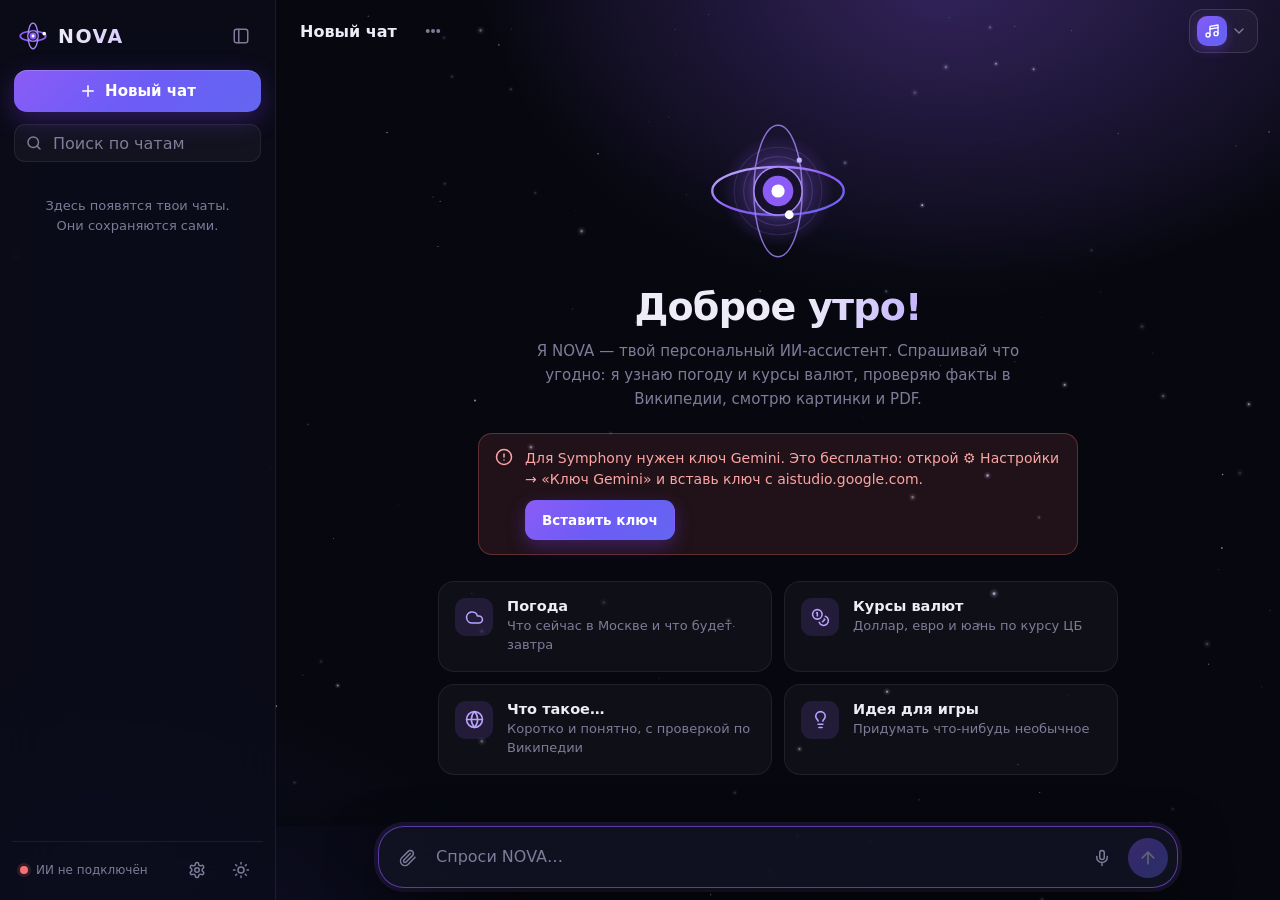
==== commit 9788fcb2: "Sonata (DeepSeek) и запасные модели: на компьютере и телефоне Меню моделей разделено: «Без VPN в Рос" ====
--- a/app/index.html
+++ b/app/index.html
@@ -147,6 +147,18 @@
             войди в Google-аккаунт → «Create API key» → скопируй ключ. Он хранится только на этом телефоне.</p>
         </section>
 
+        <section id="dsSection">
+          <h4>Ключ DeepSeek — для Sonata</h4>
+          <div class="key-status" id="dsStatus"></div>
+          <div class="key-row">
+            <input id="dsInput" type="password" placeholder="Ключ DeepSeek или OpenRouter (sk-…)" autocomplete="off" spellcheck="false">
+            <button class="btn primary" id="dsSave" type="button">Проверить и сохранить</button>
+          </div>
+          <p class="key-help">Sonata работает в России без VPN. Ключ: <a href="https://platform.deepseek.com/api_keys" data-ext>platform.deepseek.com</a>
+            (платно, но дёшево) или <a href="https://openrouter.ai/keys" data-ext>openrouter.ai</a> (там DeepSeek бывает бесплатно,
+            около 50 ответов в день). Он хранится только на этом телефоне.</p>
+        </section>
+
         <section>
           <h4>Профиль</h4>
           <div class="field-row">
--- a/app/style.css
+++ b/app/style.css
@@ -467,6 +467,22 @@
 .mi-warn { display: block; margin-top: 5px; font-size: 12px; line-height: 1.4; color: var(--danger-text); }
 .mi-check { color: var(--accent-text); }
 .model-menu-foot { margin-top: 4px; padding: 9px 10px 5px; border-top: 1px solid var(--border); font-size: 11.5px; line-height: 1.45; color: var(--muted); }
+/* разделы меню моделей: «Без VPN в России» / «Нужен VPN в России» */
+.model-group {
+  display: flex;
+  align-items: center;
+  gap: 8px;
+  padding: 10px 10px 4px;
+  font-size: 10.5px;
+  font-weight: 700;
+  letter-spacing: 0.09em;
+  text-transform: uppercase;
+  color: var(--muted);
+}
+.model-group:not(:first-child) { margin-top: 4px; border-top: 1px solid var(--border); padding-top: 12px; }
+.model-group i { width: 7px; height: 7px; border-radius: 50%; background: var(--ok); }
+.model-group.vpn i { background: #fbbf24; }
+.model-menu { max-height: min(560px, calc(100dvh - 90px)); overflow-y: auto; }
 
 .scroller {
   flex: 1;
@@ -752,6 +768,12 @@
   border: 1px solid var(--border-strong);
   border-radius: 12px;
   overflow-x: auto;
+}
+/* шире экрана — правый край гаснет, пока не долистали (классы ставит markScrollables) */
+.table-wrap.scrollable:not(.at-end),
+.code-block pre.scrollable:not(.at-end) {
+  -webkit-mask-image: linear-gradient(to right, #000 calc(100% - 44px), transparent);
+  mask-image: linear-gradient(to right, #000 calc(100% - 44px), transparent);
 }
 .md table { width: 100%; border-collapse: collapse; font-size: 14px; }
 .md th, .md td {
@@ -1427,6 +1449,7 @@
   min-width: 0;
   transition: background 0.15s, transform 0.15s;
 }
+.role-badge .rb-text { min-width: 0; overflow: hidden; text-overflow: ellipsis; }
 .role-badge:hover { background: rgba(139, 92, 246, 0.24); transform: translateY(-1px); }
 .role-badge[hidden] { display: none; }
 .chat-title { flex: 0 1 auto; }
@@ -1568,4 +1591,28 @@
   .composer { padding: 0 12px 12px; }
   .composer-hint { display: none; }
   .greeting { font-size: 30px; }
-}
+
+  /* узкий экран (телефон): всё помещается в ширину */
+  .chat-title { flex: 1 1 auto; }
+  .role-badge { flex-shrink: 0; padding: 0 9px; }
+  .role-badge .rb-text { display: none; } /* только значок роли */
+  #chatMenu { /* меню «⋯» — от левого края экрана, а не от кнопки, иначе уезжает за край */
+    position: fixed;
+    top: calc(env(safe-area-inset-top, 0px) + 58px);
+    left: 10px;
+    right: auto;
+    width: min(300px, calc(100vw - 20px));
+  }
+  .toasts { top: calc(env(safe-area-inset-top, 0px) + 10px); left: 10px; right: 10px; align-items: center; }
+  .toast { max-width: 100%; }
+  .md table { font-size: 13.5px; }
+  .md th { white-space: normal; }
+  .md th, .md td { padding: 8px 10px; }
+}
+
+@media (max-width: 520px) {
+  .key-row { flex-direction: column; }
+  .key-row .btn { width: 100%; padding: 11px 16px; }
+  .modal-actions .btn { flex: 1; }
+  .settings-card { width: calc(100vw - 20px); }
+}
--- a/app/phone.css
+++ b/app/phone.css
@@ -15,6 +15,10 @@
   .actions { opacity: 1; }
   .card:hover { transform: none; }
 }
+
+/* на телефоне одна модель — кнопка модели компактная, только значок: место отдаём названию чата */
+.model-btn .mb-text { display: none; }
+.model-btn { gap: 4px; }
 
 @media (max-width: 860px) {
   .topbar { gap: 6px; padding-left: 8px; padding-right: 10px; }
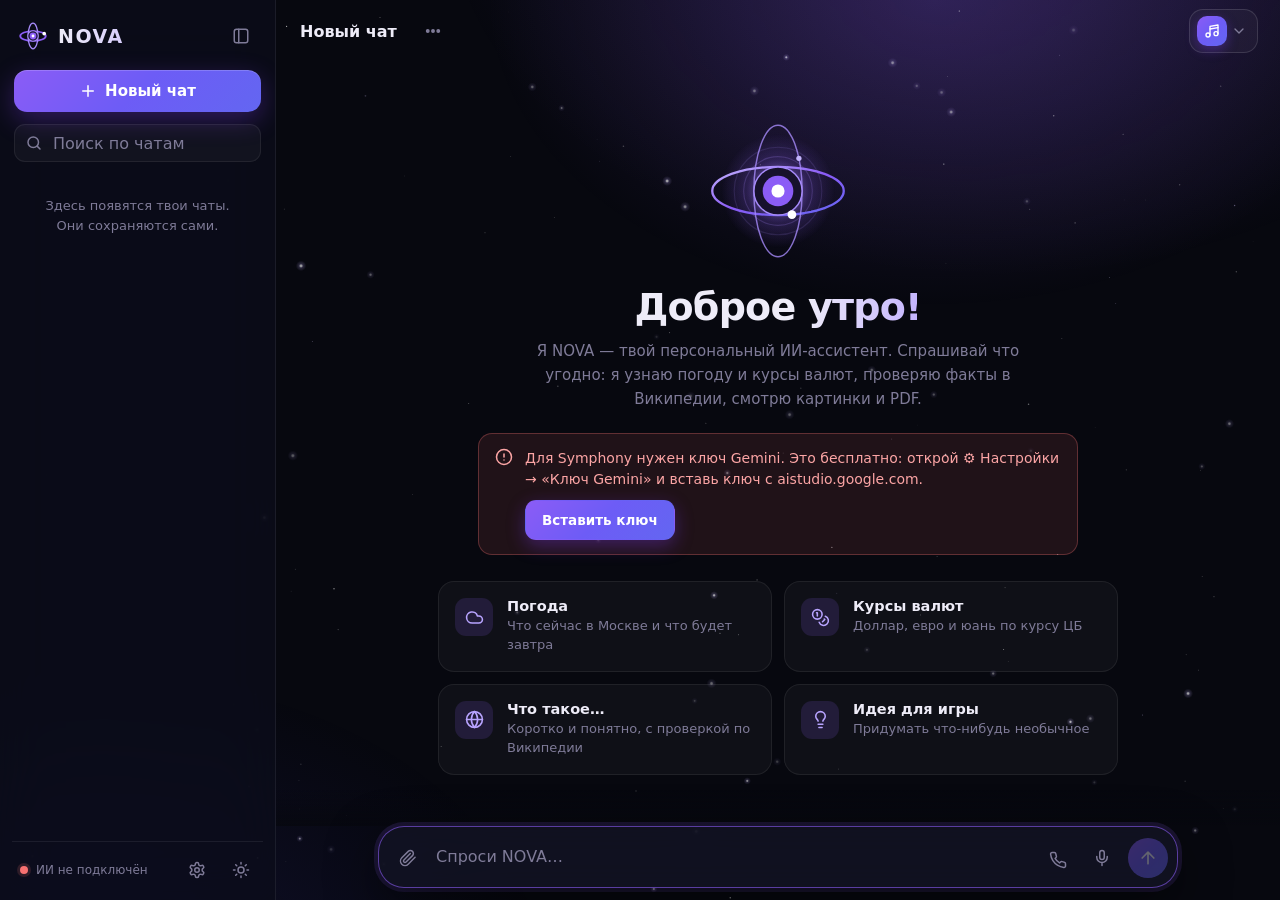
==== commit 1b6320a9: "NOVA 3.1: Sonata, управление ПК, таймеры, память, голосовой разговор - Сайт: четыре модели (карточка" ====
--- a/app/index.html
+++ b/app/index.html
@@ -76,6 +76,10 @@
             <button type="button" data-act="delete" data-needs-messages class="danger"><span data-icon="trash"></span>Удалить чат</button>
           </div>
         </div>
+        <div class="timer-wrap" id="timerWrap" hidden>
+          <button class="timer-pill" id="timerPill" type="button" title="Таймеры и напоминания"></button>
+          <div class="menu timer-menu" id="timerMenu" hidden></div>
+        </div>
         <div class="mode-switch" id="modeSwitch" role="tablist" aria-label="Режим"></div>
       </header>
 
@@ -105,6 +109,7 @@
           <div class="composer-row">
             <button class="icon-btn attach" id="attachBtn" type="button" title="Прикрепить картинку или файл" data-icon="paperclip"></button>
             <textarea id="input" rows="1" placeholder="Спроси NOVA…" spellcheck="true"></textarea>
+            <button class="icon-btn call-btn" id="callBtn" type="button" title="Голосовой разговор — как звонок" data-icon="phone"></button>
             <button class="icon-btn mic" id="micBtn" type="button" title="Сказать голосом" data-icon="mic"></button>
             <button class="send" id="sendBtn" type="button" title="Отправить (Enter)" data-icon="arrowUp" disabled></button>
           </div>
@@ -148,15 +153,17 @@
         </section>
 
         <section id="dsSection">
-          <h4>Ключ DeepSeek — для Sonata</h4>
+          <h4>Ключ для Sonata</h4>
           <div class="key-status" id="dsStatus"></div>
           <div class="key-row">
-            <input id="dsInput" type="password" placeholder="Ключ DeepSeek или OpenRouter (sk-…)" autocomplete="off" spellcheck="false">
+            <input id="dsInput" type="password" placeholder="Ключ DeepSeek или OpenRouter «sk-…»" autocomplete="off" spellcheck="false">
             <button class="btn primary" id="dsSave" type="button">Проверить и сохранить</button>
           </div>
-          <p class="key-help">Sonata работает в России без VPN. Ключ: <a href="https://platform.deepseek.com/api_keys" data-ext>platform.deepseek.com</a>
-            (платно, но дёшево) или <a href="https://openrouter.ai/keys" data-ext>openrouter.ai</a> (там DeepSeek бывает бесплатно,
-            около 50 ответов в день). Он хранится только на этом телефоне.</p>
+          <p class="key-help">На телефоне Sonata — это DeepSeek: нужен ключ DeepSeek или OpenRouter (начинается с «sk-»). Ключ GigaChat работает только в NOVA на компьютере — Сбер не пускает запросы из браузера.
+            
+            
+            Где взять: <a href="https://platform.deepseek.com/api_keys" data-ext>DeepSeek</a> или
+            <a href="https://openrouter.ai/keys" data-ext>OpenRouter</a>. Ключ хранится только на этом телефоне.</p>
         </section>
 
         <section>
@@ -166,6 +173,19 @@
               <input id="setName" type="text" maxlength="40" placeholder="NOVA будет так к тебе обращаться" autocomplete="off"></label>
             <label class="field"><span>Твой город</span>
               <input id="setCity" type="text" maxlength="60" placeholder="Для погоды, если город не назван" autocomplete="off"></label>
+          </div>
+        </section>
+
+        <section id="memSection">
+          <h4>Память</h4>
+          <label class="toggle-row">
+            <span><b>Запоминать важное обо мне</b><small>Учёба, увлечения, проекты, друзья — NOVA помнит это во всех чатах. Пароли и карты не запоминает.</small></span>
+            <input type="checkbox" class="switch" id="setMemory">
+          </label>
+          <div class="mem-list" id="memList"></div>
+          <div class="toggle-row" id="memClearRow">
+            <span><b>Забыть всё</b><small>Можно и по одному — крестиком, или словами «забудь …»</small></span>
+            <button class="btn danger" id="memClear" type="button">Забыть всё</button>
           </div>
         </section>
 
@@ -238,6 +258,17 @@
     </div>
   </div>
 
+  <div class="call" id="call" hidden data-state="listening">
+    <div class="call-top"><span class="call-dot"></span>Голосовой разговор с NOVA</div>
+    <button class="call-orb" id="callOrb" type="button" title="Нажми, чтобы перебить NOVA или сразу отправить сказанное">
+      <span class="ring r1"></span><span class="ring r2"></span><span class="ring r3"></span><span class="core"></span>
+    </button>
+    <div class="call-state" id="callState">Слушаю…</div>
+    <div class="call-heard" id="callHeard"></div>
+    <div class="call-said" id="callSaid"></div>
+    <button class="call-end" id="callEnd" type="button"><span data-icon="phone"></span>Закончить</button>
+  </div>
+
   <div class="modal" id="modal" hidden>
     <div class="modal-card" role="dialog" aria-modal="true">
       <h3 id="modalTitle"></h3>
--- a/app/style.css
+++ b/app/style.css
@@ -411,6 +411,37 @@
 .chat-title[contenteditable="true"] { background: var(--surface-2); box-shadow: 0 0 0 1px var(--accent); text-overflow: clip; }
 
 /* ---------- выбор модели: Note / Chord / Symphony ---------- */
+/* Таймеры и напоминания: значок с обратным отсчётом в шапке */
+.timer-wrap { position: relative; margin-left: auto; }
+.timer-wrap + .mode-switch { margin-left: 8px; }
+.timer-pill {
+  display: flex;
+  align-items: center;
+  gap: 6px;
+  max-width: 260px;
+  height: 36px;
+  padding: 0 12px;
+  border: 1px solid var(--border-strong);
+  border-radius: 999px;
+  background: var(--surface);
+  font-size: 13px;
+  white-space: nowrap;
+  overflow: hidden;
+}
+.timer-pill b { font-variant-numeric: tabular-nums; font-weight: 700; }
+.timer-pill span { overflow: hidden; text-overflow: ellipsis; color: var(--muted); }
+.timer-pill svg { flex: none; color: var(--accent); }
+.timer-pill.soon { border-color: var(--accent); box-shadow: 0 0 0 3px rgba(139, 92, 246, 0.18); }
+.timer-pill.soon svg { animation: ring 1s ease-in-out infinite; }
+@keyframes ring { 0%, 100% { transform: rotate(0); } 25% { transform: rotate(14deg); } 75% { transform: rotate(-14deg); } }
+.timer-menu { min-width: 260px; }
+.timer-row { display: flex; align-items: center; gap: 10px; padding: 8px 8px 8px 10px; border-radius: 10px; }
+.timer-row:hover { background: var(--surface); }
+.timer-row > div { flex: 1; min-width: 0; display: flex; flex-direction: column; }
+.timer-row b { font-size: 13.5px; overflow: hidden; text-overflow: ellipsis; white-space: nowrap; }
+.timer-row small { font-size: 12px; color: var(--muted); }
+.menu .timer-row button { flex: none; width: 30px; height: 30px; padding: 0; justify-content: center; }
+
 .mode-switch { position: relative; }
 .mode-switch.disabled { opacity: 0.6; pointer-events: none; }
 .model-btn {
@@ -439,7 +470,7 @@
 }
 .mb-text { display: flex; flex-direction: column; align-items: flex-start; line-height: 1.15; }
 .mb-text b { font-size: 14px; font-weight: 700; letter-spacing: 0.01em; }
-.mb-text small { font-size: 11px; color: var(--muted); }
+.mb-text small { font-size: 11px; color: var(--muted); white-space: nowrap; }
 .model-btn > svg { color: var(--muted); transition: transform 0.2s; }
 .model-btn[aria-expanded="true"] > svg { transform: rotate(180deg); }
 
@@ -855,6 +886,102 @@
 .msg:not(:last-child) .act-regen { display: none; }
 
 .note { margin-top: 8px; font-size: 12.5px; color: var(--muted); font-style: italic; }
+
+/* Голосовой разговор: экран «звонка» с живым шаром */
+.call {
+  --lvl: 0;
+  position: fixed;
+  inset: 0;
+  z-index: 60;
+  display: flex;
+  flex-direction: column;
+  align-items: center;
+  justify-content: center;
+  gap: 16px;
+  padding: 70px 16px 110px;
+  background: radial-gradient(circle at 50% 42%, rgba(124, 58, 237, 0.3), transparent 60%), rgba(6, 5, 14, 0.95);
+  backdrop-filter: blur(14px);
+  color: #f1eeff;
+  animation: call-in 0.3s ease;
+}
+.call[hidden] { display: none; }
+.call-top { position: absolute; top: 22px; display: flex; align-items: center; gap: 8px; font-size: 13px; color: rgba(241, 238, 255, 0.7); }
+.call-dot { width: 8px; height: 8px; border-radius: 50%; background: #34d399; box-shadow: 0 0 10px #34d399; animation: call-blink 1.6s ease-in-out infinite; }
+.call-orb { position: relative; flex: none; width: 230px; height: 230px; padding: 0; border: 0; border-radius: 50%; background: none; cursor: pointer; }
+.call-orb .core {
+  position: absolute;
+  inset: 55px;
+  border-radius: 50%;
+  background: radial-gradient(circle at 35% 30%, #c4b5fd, #7c3aed 55%, #3b0f8c);
+  box-shadow: 0 0 calc(50px + var(--lvl) * 70px) rgba(139, 92, 246, 0.65), inset 0 -10px 30px rgba(0, 0, 0, 0.35);
+  transform: scale(calc(1 + var(--lvl) * 0.25));
+  transition: transform 0.08s linear, filter 0.3s;
+}
+.call-orb .ring { position: absolute; inset: 55px; border: 2px solid rgba(167, 139, 250, 0.45); border-radius: 50%; opacity: 0; }
+.call[data-state="listening"] .ring { animation: call-ripple 2.4s ease-out infinite; }
+.call[data-state="listening"] .r2, .call[data-state="speaking"] .r2 { animation-delay: 0.8s; }
+.call[data-state="listening"] .r3, .call[data-state="speaking"] .r3 { animation-delay: 1.6s; }
+.call[data-state="speaking"] .core { animation: call-talk 0.9s ease-in-out infinite; }
+.call[data-state="speaking"] .ring { border-color: rgba(196, 181, 253, 0.65); animation: call-ripple 1.6s ease-out infinite; }
+.call[data-state="speaking"] .r2 { animation-delay: 0.53s; }
+.call[data-state="speaking"] .r3 { animation-delay: 1.06s; }
+.call[data-state="thinking"] .core { background: conic-gradient(from 0deg, #7c3aed, #c4b5fd, #6366f1, #7c3aed); animation: call-spin 1.4s linear infinite; }
+.call[data-state="paused"] .core { filter: grayscale(0.6) brightness(0.7); }
+@keyframes call-ripple { 0% { transform: scale(1); opacity: 0.75; } 100% { transform: scale(1.95); opacity: 0; } }
+@keyframes call-talk { 0%, 100% { transform: scale(1); } 50% { transform: scale(1.1); } }
+@keyframes call-spin { to { transform: rotate(360deg); } }
+@keyframes call-blink { 50% { opacity: 0.35; } }
+@keyframes call-in { from { opacity: 0; } }
+.call-state { font-size: 20px; font-weight: 600; text-align: center; }
+.call-heard { min-height: 22px; max-width: 560px; font-size: 15px; color: rgba(241, 238, 255, 0.78); text-align: center; }
+.call-said { max-width: 560px; max-height: 92px; overflow: hidden; font-size: 14px; line-height: 1.5; color: rgba(241, 238, 255, 0.55); text-align: center; }
+.call-end {
+  position: absolute;
+  bottom: 34px;
+  display: flex;
+  align-items: center;
+  gap: 8px;
+  padding: 13px 26px;
+  border: 0;
+  border-radius: 999px;
+  background: #dc2626;
+  color: #fff;
+  font-size: 15px;
+  font-weight: 600;
+  box-shadow: 0 10px 30px rgba(220, 38, 38, 0.35);
+}
+.call-end:hover { background: #ef4444; }
+.call-end svg { transform: rotate(135deg); }
+@media (prefers-reduced-motion: reduce) { .call .ring, .call .core { animation: none !important; } }
+
+/* Долгая память: пометка под ответом и список в настройках */
+.mem-note { display: flex; align-items: center; gap: 6px; font-style: normal; cursor: pointer; width: fit-content; }
+.mem-note svg { flex: none; color: var(--accent); }
+.mem-note:hover { color: var(--text); }
+.mem-list { display: flex; flex-direction: column; gap: 4px; margin: 2px 0 6px; max-height: 260px; overflow-y: auto; }
+.mem-row { display: flex; align-items: center; gap: 10px; padding: 7px 6px 7px 10px; border-radius: 10px; background: var(--surface); font-size: 13.5px; }
+.mem-row svg { flex: none; color: var(--accent); }
+.mem-row span { flex: 1; min-width: 0; overflow-wrap: anywhere; }
+.mem-row .icon-btn { flex: none; width: 28px; height: 28px; }
+.mem-empty { padding: 8px 10px; font-size: 13px; color: var(--muted); }
+
+/* Кнопки подтверждения для компьютера: «Закрыть Roblox» / «Не надо» */
+.pc-actions { display: flex; flex-direction: column; gap: 8px; margin-top: 12px; }
+.pc-action { display: flex; flex-wrap: wrap; align-items: center; gap: 8px; }
+.pc-action .btn:disabled { opacity: 0.6; cursor: default; }
+.pc-action.done, .pc-action.declined, .pc-action.failed {
+  gap: 8px;
+  padding: 9px 13px;
+  border: 1px solid var(--border);
+  border-radius: 12px;
+  background: var(--surface);
+  font-size: 13.5px;
+  color: var(--muted);
+  animation: pc-in 0.25s ease;
+}
+.pc-action.done svg { color: var(--ok); }
+.pc-action.failed svg { color: var(--danger); }
+@keyframes pc-in { from { opacity: 0; transform: translateY(4px); } to { opacity: 1; transform: none; } }
 
 .error-card {
   display: flex;
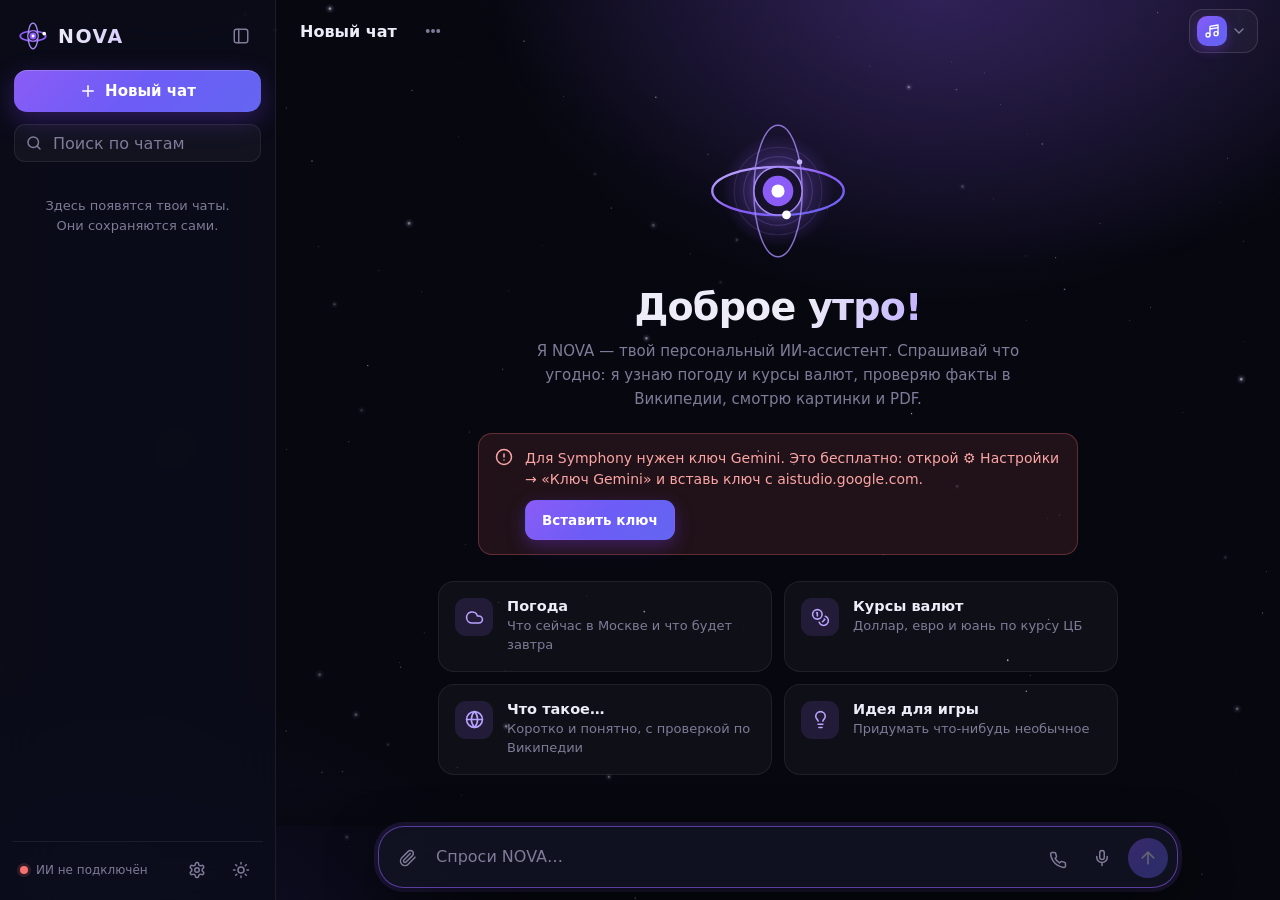
==== commit a5a05128: "NOVA 3.2: режим помощника «Нова, …» и фоновое прослушивание - сайт: раздел «Режим помощника» со скри" ====
--- a/app/index.html
+++ b/app/index.html
@@ -269,6 +269,38 @@
     <button class="call-end" id="callEnd" type="button"><span data-icon="phone"></span>Закончить</button>
   </div>
 
+  <div class="assist" id="assist" hidden data-state="idle">
+    <div class="assist-grid" aria-hidden="true"></div>
+    <header class="assist-top">
+      <div class="assist-title"><span class="assist-dot"></span><span>NOVA</span><em>режим помощника</em></div>
+      <div class="assist-clock"><b id="assistTime"></b><span id="assistDate"></span></div>
+    </header>
+    <aside class="assist-panel left">
+      <h4>Скажи, например</h4>
+      <ul id="assistHints"></ul>
+    </aside>
+    <main class="assist-center">
+      <button class="assist-orb" id="assistOrb" type="button" title="Нажми, чтобы NOVA слушала без «Нова», или чтобы перебить">
+        <canvas id="assistCanvas"></canvas><span class="assist-name">NOVA</span>
+      </button>
+      <div class="assist-state" id="assistState"></div>
+      <div class="assist-heard" id="assistHeard"></div>
+      <div class="assist-said" id="assistSaid"></div>
+    </main>
+    <aside class="assist-panel right">
+      <h4>Журнал</h4>
+      <ol id="assistLog"></ol>
+    </aside>
+    <footer class="assist-foot">
+      <div class="assist-opts" id="assistOpts" hidden>
+        <label class="assist-switch"><input type="checkbox" id="assistBg"><i></i><span>Слушать в фоне — даже когда окно закрыто</span></label>
+        <label class="assist-switch"><input type="checkbox" id="assistAuto"><i></i><span>Запускать вместе с Windows</span></label>
+      </div>
+      <span class="assist-mode" id="assistMode"></span>
+      <button class="assist-end" id="assistEnd" type="button"><span data-icon="power"></span>Выключить</button>
+    </footer>
+  </div>
+
   <div class="modal" id="modal" hidden>
     <div class="modal-card" role="dialog" aria-modal="true">
       <h3 id="modalTitle"></h3>
--- a/app/style.css
+++ b/app/style.css
@@ -954,6 +954,185 @@
 .call-end svg { transform: rotate(135deg); }
 @media (prefers-reduced-motion: reduce) { .call .ring, .call .core { animation: none !important; } }
 
+/* Режим помощника: кнопка в боковой панели */
+.assist-btn {
+  position: relative;
+  display: flex;
+  align-items: center;
+  gap: 10px;
+  height: 40px;
+  margin: -4px 2px 12px;
+  padding: 0 12px;
+  overflow: hidden;
+  border: 1px solid rgba(103, 232, 249, 0.3);
+  border-radius: 13px;
+  background: linear-gradient(90deg, rgba(103, 232, 249, 0.08), rgba(139, 92, 246, 0.12));
+  color: var(--text);
+  font-weight: 600;
+  white-space: nowrap;
+  cursor: pointer;
+  transition: transform 0.2s, box-shadow 0.2s, border-color 0.2s;
+}
+.assist-btn::after {
+  content: "";
+  position: absolute;
+  inset: 0;
+  background: linear-gradient(100deg, transparent 30%, rgba(103, 232, 249, 0.18) 50%, transparent 70%);
+  transform: translateX(-100%);
+  animation: assist-sweep 4.5s ease-in-out infinite;
+  pointer-events: none;
+}
+.assist-btn:hover { transform: translateY(-1px); border-color: rgba(103, 232, 249, 0.6); box-shadow: 0 0 26px rgba(103, 232, 249, 0.18); }
+.assist-btn:active { transform: scale(0.98); }
+.assist-btn[hidden] { display: none; }
+.assist-ico { display: grid; color: #67e8f9; }
+.assist-badge { margin-left: auto; padding: 2px 6px; border-radius: 6px; background: rgba(103, 232, 249, 0.14); color: #67e8f9; font-size: 9.5px; letter-spacing: 0.1em; }
+:root[data-theme="light"] .assist-ico, :root[data-theme="light"] .assist-badge { color: #0e7490; }
+:root[data-theme="light"] .assist-badge { background: rgba(14, 116, 144, 0.1); }
+@keyframes assist-sweep { 0%, 55% { transform: translateX(-100%); } 100% { transform: translateX(100%); } }
+.assist-btn.live { border-color: rgba(103, 232, 249, 0.65); box-shadow: 0 0 22px rgba(103, 232, 249, 0.16); }
+.assist-btn.live .assist-badge { animation: call-blink 1.6s ease-in-out infinite; }
+
+/* Режим помощника: экран в духе «Джарвиса» */
+.assist {
+  --c: 167, 139, 250; /* цвет состояния: ждёт — фиолетовый, слушает — бирюзовый, думает — сиреневый, «да/нет» — янтарный */
+  position: fixed;
+  inset: 0;
+  z-index: 62;
+  display: grid;
+  grid-template-columns: minmax(210px, 270px) minmax(0, 1fr) minmax(210px, 290px);
+  grid-template-rows: auto minmax(0, 1fr) auto;
+  gap: 0 26px;
+  padding: 22px 28px 24px;
+  overflow: hidden;
+  background:
+    radial-gradient(circle at 50% 44%, rgba(var(--c), 0.17), transparent 52%),
+    radial-gradient(ellipse at 50% 125%, rgba(99, 102, 241, 0.28), transparent 60%),
+    #05060d;
+  color: #e9e6ff;
+  font-variant-numeric: tabular-nums;
+  animation: assist-in 0.45s ease;
+  transition: background 0.5s;
+}
+.assist[hidden] { display: none; }
+.assist.woke, .assist[data-state="awake"] { --c: 103, 232, 249; }
+.assist[data-state="thinking"] { --c: 196, 181, 253; }
+.assist[data-state="speaking"] { --c: 139, 92, 246; }
+.assist[data-state="confirm"] { --c: 251, 191, 36; }
+.assist[data-state="paused"] { --c: 148, 163, 184; }
+.assist-grid {
+  position: absolute;
+  inset: 0;
+  pointer-events: none;
+  background-image:
+    linear-gradient(rgba(var(--c), 0.06) 1px, transparent 1px),
+    linear-gradient(90deg, rgba(var(--c), 0.06) 1px, transparent 1px);
+  background-size: 46px 46px;
+  -webkit-mask-image: radial-gradient(circle at 50% 44%, #000 15%, transparent 72%);
+  mask-image: radial-gradient(circle at 50% 44%, #000 15%, transparent 72%);
+}
+.assist-grid::after { /* медленная «сканирующая» полоса */
+  content: "";
+  position: absolute;
+  left: 0;
+  right: 0;
+  height: 120px;
+  background: linear-gradient(180deg, transparent, rgba(var(--c), 0.07), transparent);
+  animation: assist-scan 7s linear infinite;
+}
+.assist-top { grid-column: 1 / -1; position: relative; z-index: 1; display: flex; align-items: flex-start; justify-content: space-between; }
+.assist-title { display: flex; align-items: center; gap: 10px; font-size: 13px; font-weight: 700; letter-spacing: 0.22em; text-transform: uppercase; }
+.assist-title em { font-style: normal; font-weight: 500; letter-spacing: 0.14em; color: rgba(var(--c), 0.95); transition: color 0.4s; }
+.assist-dot { width: 8px; height: 8px; border-radius: 50%; background: rgb(var(--c)); box-shadow: 0 0 12px rgb(var(--c)); animation: call-blink 1.6s ease-in-out infinite; }
+.assist-clock { text-align: right; }
+.assist-clock b { display: block; font-size: 32px; font-weight: 300; line-height: 1.05; letter-spacing: 0.06em; }
+.assist-clock span { font-size: 11.5px; letter-spacing: 0.12em; text-transform: uppercase; color: rgba(233, 230, 255, 0.5); }
+.assist-panel {
+  position: relative;
+  z-index: 1;
+  align-self: center;
+  max-height: calc(100vh - 190px);
+  padding: 14px 12px 10px;
+  overflow: auto;
+  border: 1px solid rgba(var(--c), 0.2);
+  border-radius: 16px;
+  background: rgba(10, 10, 26, 0.55);
+  -webkit-backdrop-filter: blur(8px);
+  backdrop-filter: blur(8px);
+  scrollbar-width: none;
+  transition: border-color 0.4s;
+}
+.assist-panel.left { grid-column: 1; grid-row: 2; }
+.assist-panel.right { grid-column: 3; grid-row: 2; }
+.assist-panel h4 { margin: 0 0 10px 4px; font-size: 10.5px; font-weight: 700; letter-spacing: 0.22em; text-transform: uppercase; color: rgba(var(--c), 0.9); }
+.assist-panel ul, .assist-panel ol { display: flex; flex-direction: column; gap: 5px; margin: 0; padding: 0; list-style: none; }
+#assistHints button {
+  display: flex;
+  flex-direction: column;
+  gap: 2px;
+  width: 100%;
+  padding: 6px 10px;
+  border: 1px solid transparent;
+  border-radius: 10px;
+  background: rgba(255, 255, 255, 0.03);
+  color: inherit;
+  text-align: left;
+  cursor: pointer;
+  transition: background 0.2s, border-color 0.2s;
+}
+#assistHints button:hover { border-color: rgba(var(--c), 0.4); background: rgba(var(--c), 0.08); }
+#assistHints b { font-size: 13.5px; font-weight: 600; }
+#assistHints span { font-size: 11.5px; color: rgba(233, 230, 255, 0.48); }
+#assistLog li { padding: 6px 9px; border-left: 2px solid rgba(var(--c), 0.55); border-radius: 0 9px 9px 0; background: rgba(255, 255, 255, 0.025); font-size: 13px; line-height: 1.42; animation: assist-log 0.3s ease; }
+#assistLog li.you { border-left-color: rgba(233, 230, 255, 0.3); }
+#assistLog li b { display: block; font-size: 10px; font-weight: 700; letter-spacing: 0.16em; text-transform: uppercase; color: rgba(233, 230, 255, 0.42); }
+#assistLog li.nova b { color: rgba(var(--c), 0.9); }
+#assistLog li.empty { border: 0; background: none; color: rgba(233, 230, 255, 0.42); font-style: italic; }
+.assist-center { grid-column: 2; grid-row: 2; position: relative; z-index: 1; display: flex; flex-direction: column; align-items: center; justify-content: center; gap: 10px; min-width: 0; }
+.assist-orb { position: relative; flex: none; width: min(48vh, 420px, 100%); aspect-ratio: 1; padding: 0; border: 0; border-radius: 50%; background: none; cursor: pointer; }
+.assist-orb canvas { display: block; width: 100%; height: 100%; }
+.assist-name { position: absolute; inset: 0; display: grid; place-items: center; padding-left: 0.42em; font-size: clamp(14px, 2.3vh, 20px); font-weight: 700; letter-spacing: 0.42em; color: #fff; text-shadow: 0 0 18px rgba(var(--c), 0.95); pointer-events: none; }
+.assist-state { min-height: 30px; font-size: 22px; font-weight: 600; text-align: center; }
+.assist-heard { min-height: 24px; max-width: 640px; font-size: 16px; text-align: center; color: rgba(233, 230, 255, 0.4); transition: color 0.2s; }
+.assist-heard.final { color: rgba(233, 230, 255, 0.92); }
+.assist-said { min-height: 22px; max-width: 640px; max-height: 4.7em; overflow: hidden; font-size: 14.5px; line-height: 1.55; text-align: center; color: rgba(var(--c), 0.95); }
+.assist-foot { grid-column: 1 / -1; position: relative; z-index: 1; display: flex; align-items: center; justify-content: center; gap: 18px; flex-wrap: wrap; }
+.assist-mode { font-size: 12px; letter-spacing: 0.05em; color: rgba(233, 230, 255, 0.45); }
+.assist-opts { display: flex; flex-wrap: wrap; justify-content: center; gap: 8px 18px; width: 100%; }
+.assist-opts[hidden] { display: none; }
+.assist-switch { display: flex; align-items: center; gap: 9px; font-size: 13px; color: rgba(233, 230, 255, 0.78); cursor: pointer; user-select: none; }
+.assist-switch input { position: absolute; opacity: 0; pointer-events: none; }
+.assist-switch i { position: relative; flex: none; width: 34px; height: 19px; border-radius: 999px; background: rgba(255, 255, 255, 0.14); transition: background 0.2s; }
+.assist-switch i::after { content: ""; position: absolute; top: 2px; left: 2px; width: 15px; height: 15px; border-radius: 50%; background: #fff; transition: transform 0.2s; }
+.assist-switch input:checked + i { background: rgb(103, 232, 249); }
+.assist-switch input:checked + i::after { transform: translateX(15px); }
+.assist-switch input:focus-visible + i { outline: 2px solid rgba(103, 232, 249, 0.8); outline-offset: 2px; }
+.assist-end {
+  display: flex;
+  align-items: center;
+  gap: 8px;
+  padding: 11px 22px;
+  border: 1px solid rgba(248, 113, 113, 0.5);
+  border-radius: 999px;
+  background: rgba(220, 38, 38, 0.14);
+  color: #fecaca;
+  font-size: 14px;
+  font-weight: 600;
+  cursor: pointer;
+  transition: background 0.2s;
+}
+.assist-end:hover { background: rgba(220, 38, 38, 0.32); }
+@keyframes assist-in { from { opacity: 0; transform: scale(1.015); } }
+@keyframes assist-log { from { opacity: 0; transform: translateX(8px); } }
+@keyframes assist-scan { from { top: -120px; } to { top: 100%; } }
+@media (max-width: 1000px) {
+  .assist { grid-template-columns: minmax(0, 1fr); padding: 18px 16px 20px; }
+  .assist-panel { display: none; }
+  .assist-center { grid-column: 1; }
+  .assist-clock b { font-size: 24px; }
+}
+@media (prefers-reduced-motion: reduce) { .assist-grid::after, .assist-btn::after { animation: none; } }
+
 /* Долгая память: пометка под ответом и список в настройках */
 .mem-note { display: flex; align-items: center; gap: 6px; font-style: normal; cursor: pointer; width: fit-content; }
 .mem-note svg { flex: none; color: var(--accent); }
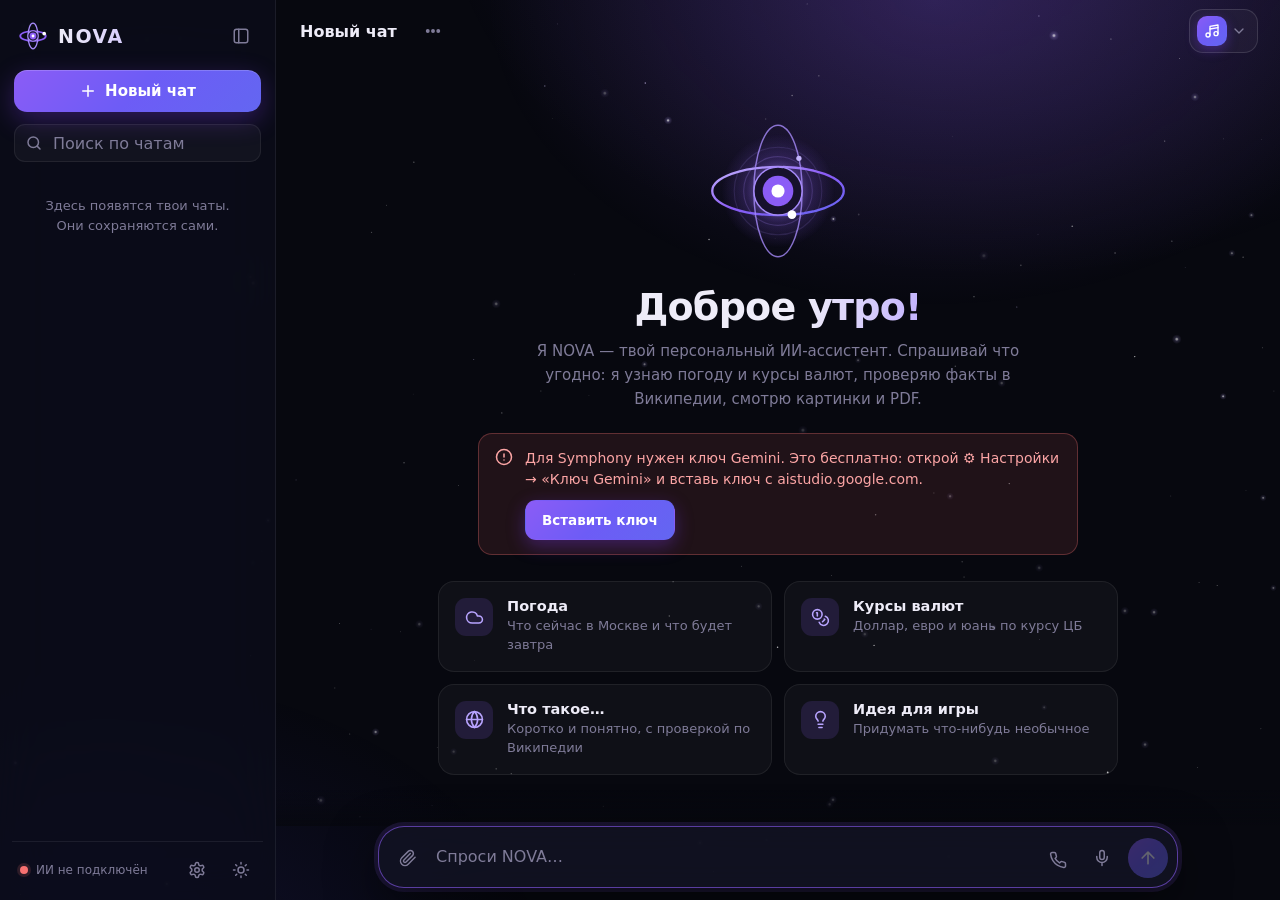
==== commit 06e7435d: "NOVA 3.3: игровой режим, игры Steam голосом, уход за дисками - игровой режим: пока идёт игра, Note и" ====
--- a/app/index.html
+++ b/app/index.html
@@ -214,6 +214,14 @@
           <button class="btn" id="testVoice" type="button"><span data-icon="volume"></span>Проверить голос</button>
         </section>
 
+        <section id="gameSection" hidden>
+          <h4>Игры</h4>
+          <label class="toggle-row">
+            <span><b>Игровой режим</b><small>Пока идёт игра, Note и Chord не занимают видеокарту: NOVA выгружает их, а на вопросы отвечает Sonata или Symphony</small></span>
+            <input type="checkbox" class="switch" id="setGameMode">
+          </label>
+        </section>
+
         <section>
           <h4>Оформление</h4>
           <div class="seg" id="themeSeg">
